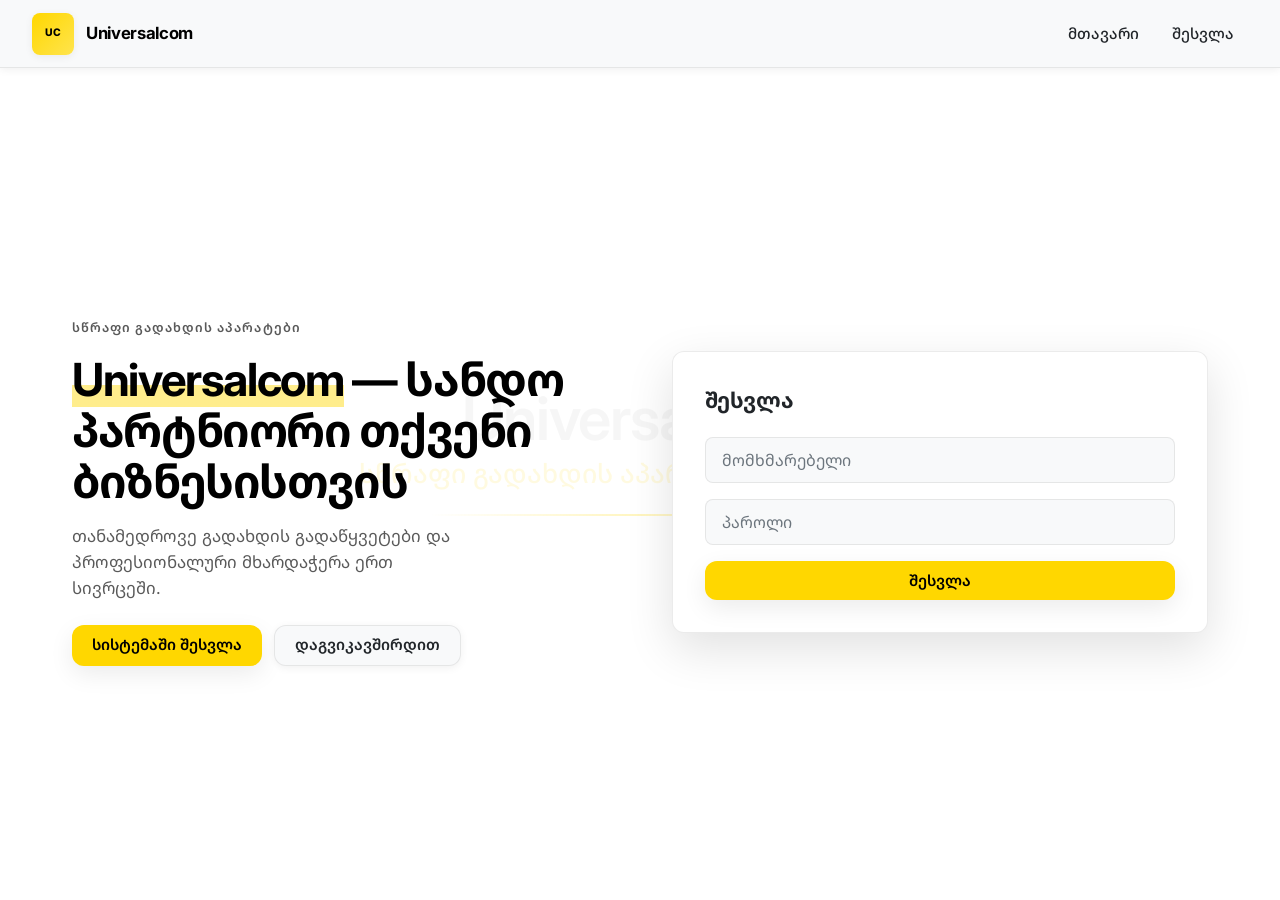
==== admin.html @ 681056e9 "Improve frontend UI and add dark mode" ====
<!DOCTYPE html>
<html lang="ka">
<head>
  <meta charset="UTF-8">
  <meta name="viewport" content="width=device-width, initial-scale=1.0">
  <meta name="description" content="Universalcom — სამუშაო ოპერაციების მართვის სივრცე">
  <title>Universalcom — ოპერაციების მართვა</title>
  <link rel="preconnect" href="https://fonts.googleapis.com">
  <link rel="preconnect" href="https://fonts.gstatic.com" crossorigin>
  <link href="https://fonts.googleapis.com/css2?family=Inter:wght@400;500;600;700&family=Noto+Sans+Georgian:wght@400;500;600;700&display=swap" rel="stylesheet">
  <link rel="stylesheet" href="style.css">
</head>
<body class="dark admin-page operations-page">
  <div class="watermark" aria-hidden="true">
    <span class="watermark__line">Universalcom</span>
    <span class="watermark__line watermark__line--secondary">Operations workspace</span>
    <span class="watermark__accent"></span>
  </div>

  <div class="page">
    <header class="site-header workspace-header">
      <a class="site-header__brand" href="admin.html" aria-label="Universalcom ოპერაციების მართვა">
        <span class="site-header__logo" aria-hidden="true">UC</span>
        <span>Universalcom</span>
      </a>

      <div class="workspace-header__actions">
        <span class="workspace-header__date" id="todayLabel"></span>
        <button type="button" class="workspace-user" id="logoutButton" title="სისტემიდან გასვლა">
          <span class="workspace-user__avatar" aria-hidden="true">A</span>
          <span class="workspace-user__copy"><strong>ადმინისტრატორი</strong><small>Operations</small></span>
        </button>
        <button type="button" class="theme-toggle" id="themeToggle" aria-label="témaცვლა" role="switch" data-theme="light">
          <span aria-hidden="true">☀️</span>
          <span aria-hidden="true">🌙</span>
        </button>
      </div>
    </header>

    <div class="workspace-shell">
      <aside class="workspace-sidebar" aria-label="ძირითადი მენიუ">
        <div class="workspace-sidebar__label">სამუშაო სივრცე</div>
        <nav class="workspace-nav" aria-label="ოპერაციების ნავიგაცია">
          <button type="button" class="workspace-nav__item is-active" data-scroll-to="overview">
            <span aria-hidden="true">◫</span> მიმოხილვა
          </button>
          <button type="button" class="workspace-nav__item" data-scroll-to="board">
            <span aria-hidden="true">▦</span> დავალებების დაფა
          </button>
          <button type="button" class="workspace-nav__item" data-scroll-to="team">
            <span aria-hidden="true">◎</span> გუნდის დატვირთვა
          </button>
        </nav>

        <div class="workspace-sidebar__help">
          <span class="workspace-sidebar__help-icon" aria-hidden="true">?</span>
          <p><strong>გჭირდება სწრაფი რეაგირება?</strong> მონიშნე დავალება როგორც „დაბლოკილი“, რომ გუნდმა ის პირველ რიგში დაინახოს.</p>
        </div>
      </aside>

      <main class="workspace-main">
        <section id="overview" class="workspace-hero" aria-labelledby="workspace-heading">
          <div>
            <span class="workspace-kicker">Operations control center</span>
            <h1 id="workspace-heading">დღის სამუშაოები <span>კონტროლქვეშაა.</span></h1>
            <p>შეაფასე გუნდის დატვირთვა, გაანაწილე პრიორიტეტები და მიჰყევი ყველა დავალებას მიღებიდან დასრულებამდე.</p>
          </div>
          <button type="button" class="btn btn--primary workspace-hero__cta" id="createTaskButton">
            <span aria-hidden="true">+</span> ახალი დავალება
          </button>
        </section>

        <section class="metrics-grid" aria-label="მიმოხილვის მაჩვენებლები">
          <article class="metric-card metric-card--yellow">
            <span class="metric-card__label">აქტიური დავალებები</span>
            <strong id="metricActive">—</strong>
            <span class="metric-card__note">გადასანაწილებელი და მიმდინარე</span>
          </article>
          <article class="metric-card">
            <span class="metric-card__label">მიმდინარეობს</span>
            <strong id="metricProgress">—</strong>
            <span class="metric-card__note">ტექნიკოსებთან სამუშაოზე</span>
          </article>
          <article class="metric-card metric-card--alert">
            <span class="metric-card__label">დაბლოკილია</span>
            <strong id="metricBlocked">—</strong>
            <span class="metric-card__note">მოითხოვს ყურადღებას</span>
          </article>
          <article class="metric-card">
            <span class="metric-card__label">ვადაგადაცილებული</span>
            <strong id="metricOverdue">—</strong>
            <span class="metric-card__note">ვადა უკვე გასულია</span>
          </article>
        </section>

        <section id="team" class="workspace-insights" aria-label="ოპერაციების მოკლე ანალიზი">
          <article class="insight-card">
            <div class="section-title-row">
              <div>
                <span class="workspace-kicker">გუნდის დატვირთვა</span>
                <h2>ვისთან რა მოცულობაა</h2>
              </div>
            </div>
            <div id="workloadList" class="workload-list" aria-live="polite"></div>
          </article>
          <article class="insight-card insight-card--schedule">
            <div class="section-title-row">
              <div>
                <span class="workspace-kicker">ახლო ვადები</span>
                <h2>რა მოითხოვს ყურადღებას</h2>
              </div>
            </div>
            <div id="upcomingList" class="upcoming-list" aria-live="polite"></div>
          </article>
        </section>

        <section id="board" class="board-section" aria-labelledby="board-heading">
          <div class="board-section__header">
            <div>
              <span class="workspace-kicker">სამუშაო ნაკადი</span>
              <h2 id="board-heading">დავალებების დაფა</h2>
            </div>
            <button type="button" class="btn btn--ghost btn--compact" id="exportButton">Excel ექსპორტი</button>
          </div>

          <div class="board-toolbar" aria-label="დავალებების ფილტრები">
            <label class="search-field">
              <span aria-hidden="true">⌕</span>
              <input id="taskSearch" type="search" placeholder="მოძებნე სათაურით, ლოკაციით…">
            </label>
            <select class="input board-toolbar__select" id="priorityFilter" aria-label="პრიორიტეტის ფილტრი">
              <option value="">ყველა პრიორიტეტი</option>
              <option value="urgent">კრიტიკული</option>
              <option value="high">მაღალი</option>
              <option value="medium">საშუალო</option>
              <option value="low">დაბალი</option>
            </select>
            <select class="input board-toolbar__select" id="technicianFilter" aria-label="ტექნიკოსის ფილტრი">
              <option value="">ყველა ტექნიკოსი</option>
            </select>
          </div>

          <div id="taskBoard" class="kanban-board" aria-live="polite"></div>
        </section>
      </main>
    </div>
  </div>

  <dialog class="task-dialog" id="taskDialog" aria-labelledby="taskDialogTitle">
    <form id="taskForm" class="task-dialog__form">
      <div class="task-dialog__header">
        <div>
          <span class="workspace-kicker" id="taskDialogKicker">ახალი სამუშაო</span>
          <h2 id="taskDialogTitle">დავალების შექმნა</h2>
        </div>
        <button type="button" class="dialog-close" id="closeDialogButton" aria-label="დახურვა">×</button>
      </div>

      <div class="task-dialog__grid">
        <div class="form-section">
          <h3 class="form-section__title">ისტურალი</h3>
          <div class="form-section__fields">
            <label class="form-group">
              <span>სათაური *</span>
              <input class="input" id="taskTitle" name="title" required placeholder="მაგ. აპარატის კვების ბლოკის შემოწმება">
            </label>
            <label class="form-group">
              <span>კატეგორია</span>
              <select class="input" id="taskCategory" name="category">
                <option value="maintenance">ტექნიკური მომსახურება</option>
                <option value="repair">შეკეთება</option>
                <option value="installation">ინსტალაცია</option>
                <option value="inspection">ინსპექცია</option>
              </select>
            </label>
            <label class="form-group">
              <span>პრიორიტეტი</span>
              <select class="input" id="taskPriority" name="priority">
                <option value="low">დაბალი</option>
                <option value="medium" selected>საშუალო</option>
                <option value="high">მაღალი</option>
                <option value="urgent">კრიტიკული</option>
              </select>
            </label>
            <label class="form-group">
              <span>სტატუსი</span>
              <select class="input" id="taskStatus" name="status">
                <option value="pending">მისაღები</option>
                <option value="in_progress">მიმდინარეობს</option>
                <option value="blocked">დაბლოკილი</option>
                <option value="done">დასრულებული</option>
              </select>
            </label>
          </div>
        </div>

        <div class="form-section">
          <h3 class="form-section__title">დანისათისა</h3>
          <div class="form-section__fields">
            <label class="form-group">
              <span>ტექნიკოსი *</span>
              <select class="input" id="taskTechnician" name="technician_id" required></select>
            </label>
            <label class="form-group">
              <span>საბოლოო ვადა</span>
              <input class="input" id="taskDueDate" name="due_date" type="date">
            </label>
          </div>
        </div>

        <div class="form-section">
          <h3 class="form-section__title">მდგომარეობა და საკონტაქტო</h3>
          <div class="form-section__fields">
            <label class="form-group">
              <span>ლოკაცია / მისამართი</span>
              <input class="input" id="taskLocation" name="location" placeholder="ობიექტის მისამართი">
            </label>
            <label class="form-group">
              <span>საკონტაქტო ნომერი</span>
              <input class="input" id="taskPhone" name="contact_phone" type="tel" placeholder="555 12 34 56">
            </label>
          </div>
        </div>

        <div class="form-section">
          <h3 class="form-section__title">აღწერა</h3>
          <div class="form-section__fields">
            <label class="form-group task-dialog__textarea-group">
              <textarea class="input task-dialog__textarea" id="taskDescription" name="description" placeholder="რა უნდა გაკეთდეს? მიუთითე აპარატის ნომერი და ასეთი დეტალები."></textarea>
            </label>
          </div>
        </div>
      </div>

      <div class="task-dialog__footer">
        <button type="button" class="btn btn--ghost" id="cancelDialogButton">გაუქმება</button>
        <button type="submit" class="btn btn--primary" id="saveTaskButton">დავალების შენახვა</button>
      </div>
    </form>
  </dialog>

  <div id="toast" class="toast" role="status" aria-live="polite"></div>
  <script src="admin.js"></script>
  <script>
    // Theme toggle
    const themeToggle = document.getElementById('themeToggle');
    if (themeToggle) {
      const savedTheme = localStorage.getItem('theme');
      const prefersDark = window.matchMedia('(prefers-color-scheme: dark)').matches;
      
      // Set initial theme
      if (savedTheme) {
        document.body.dataset.theme = savedTheme;
      } else if (prefersDark) {
        document.body.dataset.theme = 'dark';
      }
      
      // Update toggle icon
      function updateIcon() {
        const isDark = document.body.dataset.theme === 'dark';
        themeToggle.querySelector('span:first-child').style.display = isDark ? 'none' : 'inline';
        themeToggle.querySelector('span:last-child').style.display = isDark ? 'inline' : 'none';
      }
      
      updateIcon();
      
      // Toggle theme
      themeToggle.addEventListener('click', () => {
        const currentTheme = document.body.dataset.theme;
        const newTheme = currentTheme === 'dark' ? 'light' : 'dark';
        document.body.dataset.theme = newTheme;
        localStorage.setItem('theme', newTheme);
        updateIcon();
      });
    }
  </script>
</body>
</html>
---- style.css ----
/* Universalcom — design tokens */
:root {
  --color-white: #ffffff;
  --color-yellow: #ffd700;
  --color-yellow-hover: #e6c200;
  --color-black: #000000;
  --color-text-muted: rgba(0, 0, 0, 0.65);
  --color-border: rgba(0, 0, 0, 0.08);
  --radius-sm: 8px;
  --radius-md: 12px;
  --shadow-sm: 0 2px 8px rgba(0, 0, 0, 0.06);
  --shadow-md: 0 8px 24px rgba(0, 0, 0, 0.08);
  --shadow-lg: 0 16px 48px rgba(0, 0, 0, 0.12);
  --font-sans: "Inter", "Noto Sans Georgian", system-ui, -apple-system, sans-serif;
  --header-height: 4.25rem;
  --sidebar-width: 280px;
  --transition: 0.2s ease;
}

/* Light theme defaults — applied when no data-theme set */
:root {
  --bg-primary: #ffffff;
  --bg-secondary: #f8f9fa;
  --surface: #ffffff;
  --surface-hover: #e9ecef;
  --text-primary: #212529;
  --text-secondary: #6c757d;
  --border: rgba(0, 0, 0, 0.08);
  --accent: #ffd700;
  --success: #28a745;
  --warning: #ffc107;
  --danger: #dc3545;
}

[data-theme="dark"] {
  --bg-primary: #1a1f26;
  --bg-secondary: #242a31;
  --surface: #2a3038;
  --surface-hover: #353d47;
  --text-primary: #e9eef5;
  --text-secondary: #a8acd1;
  --border: rgba(255, 255, 255, 0.08);
  --accent: #ffd700;
  --success: #3ddf6b;
  --warning: #ffbf36;
  --danger: #ff6b6b;
  --color-white: #1a1f26;
  --color-black: #e9eef5;
  --color-text-muted: rgba(255, 255, 255, 0.65);
  --color-border: rgba(255, 255, 255, 0.08);
}

*,
*::before,
*::after {
  box-sizing: border-box;
}

html {
  scroll-behavior: smooth;
}

.visually-hidden {
  position: absolute;
  width: 1px;
  height: 1px;
  padding: 0;
  margin: -1px;
  overflow: hidden;
  clip: rect(0, 0, 0, 0);
  white-space: nowrap;
  border: 0;
}

body {
  margin: 0;
  min-height: 100vh;
  font-family: var(--font-sans);
  font-size: 1rem;
  line-height: 1.55;
  color: var(--text-primary);
  background-color: var(--bg-primary);
  -webkit-font-smoothing: antialiased;
}

/* Decorative watermark */
.watermark {
  position: fixed;
  inset: 0;
  z-index: 0;
  pointer-events: none;
  overflow: hidden;
  display: flex;
  flex-direction: column;
  align-items: center;
  justify-content: center;
  gap: 0.35em;
  padding: 2rem;
  text-align: center;
}

.watermark__line {
  font-family: var(--font-sans);
  font-weight: 600;
  font-size: clamp(1.75rem, 6vw, 3.75rem);
  letter-spacing: -0.02em;
  line-height: 1.15;
  color: rgba(0, 0, 0, 0.035);
  max-width: 95vw;
}

.watermark__line--secondary {
  font-size: clamp(1rem, 3.5vw, 1.65rem);
  font-weight: 500;
  color: rgba(255, 215, 0, 0.12);
  letter-spacing: 0;
}

.watermark__accent {
  display: block;
  width: min(420px, 70vw);
  height: 2px;
  margin-top: 1.25rem;
  background: linear-gradient(
    90deg,
    transparent,
    rgba(255, 215, 0, 0.25),
    transparent
  );
  border-radius: 999px;
}

/* Page shell above watermark */
.page {
  position: relative;
  z-index: 1;
  min-height: 100vh;
  display: flex;
  flex-direction: column;
}

/* Sticky navbar */
.site-header {
  position: sticky;
  top: 0;
  z-index: 100;
  height: var(--header-height);
  display: flex;
  align-items: center;
  justify-content: space-between;
  gap: 1rem;
  padding: 0 clamp(1rem, 4vw, 2rem);
  background: var(--bg-secondary);
  border-bottom: 1px solid var(--border);
  backdrop-filter: blur(12px);
  -webkit-backdrop-filter: blur(12px);
  box-shadow: var(--shadow-sm);
}

.site-header__brand {
  display: flex;
  align-items: center;
  gap: 0.75rem;
  text-decoration: none;
  color: var(--color-black);
  font-weight: 700;
  font-size: 1.05rem;
  letter-spacing: -0.02em;
}

.site-header__logo {
  width: 42px;
  height: 42px;
  border-radius: var(--radius-sm);
  background: linear-gradient(135deg, var(--color-yellow) 0%, #ffe44d 100%);
  box-shadow: var(--shadow-sm);
  display: grid;
  place-items: center;
  font-size: 0.65rem;
  font-weight: 800;
  color: var(--color-black);
  flex-shrink: 0;
}

.nav {
  display: flex;
  align-items: center;
  gap: 0.5rem;
}

.nav__toggle {
  display: none;
  width: 44px;
  height: 44px;
  padding: 0;
  border: 1px solid var(--border);
  border-radius: var(--radius-sm);
  background: var(--bg-primary);
  cursor: pointer;
  align-items: center;
  justify-content: center;
  flex-direction: column;
  gap: 5px;
  transition: background var(--transition), box-shadow var(--transition);
  box-shadow: var(--shadow-sm);
}

.nav__toggle:hover {
  background: var(--surface-hover);
  box-shadow: var(--shadow-md);
}

.nav__toggle-bar {
  display: block;
  width: 20px;
  height: 2px;
  background: var(--color-black);
  border-radius: 1px;
  transition: transform var(--transition), opacity var(--transition);
}

.nav__toggle[aria-expanded="true"] .nav__toggle-bar:nth-child(1) {
  transform: translateY(7px) rotate(45deg);
}

.nav__toggle[aria-expanded="true"] .nav__toggle-bar:nth-child(2) {
  opacity: 0;
}

.nav__toggle[aria-expanded="true"] .nav__toggle-bar:nth-child(3) {
  transform: translateY(-7px) rotate(-45deg);
}

.nav__links {
  display: flex;
  align-items: center;
  gap: 0.25rem;
  list-style: none;
  margin: 0;
  padding: 0;
}

.nav__link {
  display: inline-flex;
  align-items: center;
  padding: 0.5rem 0.9rem;
  border-radius: var(--radius-sm);
  color: var(--text-primary);
  text-decoration: none;
  font-weight: 500;
  font-size: 0.95rem;
  transition: background var(--transition), color var(--transition);
}

.nav__link:hover {
  background: var(--surface-hover);
  color: var(--text-primary);
}

.nav__link--btn {
  border: 0;
  background: transparent;
  font: inherit;
  cursor: pointer;
}

@media (max-width: 768px) {
  .nav__link--btn {
    width: 100%;
    text-align: left;
  }
}

.nav__actions {
  display: flex;
  align-items: center;
  gap: 0.5rem;
}

/* Buttons */
.btn {
  display: inline-flex;
  align-items: center;
  justify-content: center;
  gap: 0.5rem;
  padding: 0.65rem 1.25rem;
  font-family: var(--font-sans);
  font-size: 0.95rem;
  font-weight: 600;
  line-height: 1.2;
  border: none;
  border-radius: var(--radius-md);
  cursor: pointer;
  transition: transform var(--transition), box-shadow var(--transition),
    background var(--transition);
  text-decoration: none;
  box-shadow: var(--shadow-sm);
}

.btn:active {
  transform: translateY(1px);
}

.btn--primary {
  background: var(--accent);
  color: var(--color-black);
  box-shadow: var(--shadow-md);
}

.btn--primary:hover {
  background: var(--color-yellow-hover);
  box-shadow: var(--shadow-lg);
}

.btn--ghost {
  background: var(--bg-secondary);
  color: var(--text-primary);
  border: 1px solid var(--border);
}

.btn--ghost:hover {
  background: var(--surface-hover);
  box-shadow: var(--shadow-md);
}

.btn--block {
  width: 100%;
}

/* Hero */
.hero {
  flex: 1;
  display: grid;
  grid-template-columns: 1fr;
  align-items: center;
  gap: clamp(2rem, 5vw, 4rem);
  padding: clamp(2rem, 6vw, 4.5rem) clamp(1rem, 4vw, 2rem) 3.5rem;
  max-width: 1200px;
  margin: 0 auto;
  width: 100%;
}

@media (min-width: 900px) {
  .hero {
    grid-template-columns: 1fr 1fr;
  }
}

.hero__copy {
  display: flex;
  flex-direction: column;
  gap: 1rem;
}

.hero__eyebrow {
  display: inline-block;
  font-size: 0.8rem;
  font-weight: 600;
  text-transform: uppercase;
  letter-spacing: 0.08em;
  color: var(--color-text-muted);
}

.hero__title {
  margin: 0;
  font-size: clamp(2rem, 5vw, 2.85rem);
  font-weight: 700;
  letter-spacing: -0.03em;
  line-height: 1.12;
  color: var(--color-black);
}

.hero__title-accent {
  color: inherit;
  box-decoration-break: clone;
  background: linear-gradient(
    transparent 60%,
    rgba(255, 215, 0, 0.45) 60%
  );
}

.hero__lead {
  margin: 0;
  font-size: 1.05rem;
  color: var(--color-text-muted);
  max-width: 36ch;
}

.hero__cta-row {
  display: flex;
  flex-wrap: wrap;
  gap: 0.75rem;
  margin-top: 0.5rem;
}

.hero__card {
  background: var(--color-white);
  border-radius: var(--radius-md);
  padding: clamp(1.5rem, 4vw, 2rem);
  box-shadow: var(--shadow-lg);
  border: 1px solid var(--color-border);
  transition: box-shadow var(--transition), transform var(--transition);
}

.hero__card:hover {
  box-shadow: 0 20px 56px rgba(0, 0, 0, 0.12);
  transform: translateY(-2px);
}

.hero__card-title {
  margin: 0 0 1.25rem;
  font-size: 1.35rem;
  font-weight: 700;
}

/* Form controls */
.form-group {
  display: flex;
  flex-direction: column;
  gap: 0.75rem;
  margin-bottom: 1rem;
}

.input {
  width: 100%;
  padding: 0.75rem 1rem;
  font-family: var(--font-sans);
  font-size: 1rem;
  color: var(--text-primary);
  background: var(--bg-secondary);
  border: 1px solid var(--border);
  border-radius: var(--radius-sm);
  transition: border-color var(--transition), box-shadow var(--transition);
}

.input::placeholder {
  color: var(--text-secondary);
}

.input:hover {
  border-color: var(--border);
}

.input:focus {
  outline: none;
  border-color: var(--accent);
  box-shadow: 0 0 0 3px rgba(255, 215, 0, 0.35);
}

input[type="file"].input {
  padding: 0.6rem 0.75rem;
  cursor: pointer;
}

input[type="file"].input::file-selector-button {
  font-family: var(--font-sans);
  font-weight: 600;
  margin-right: 1rem;
  padding: 0.5rem 1rem;
  border: none;
  border-radius: var(--radius-sm);
  background: var(--color-yellow);
  color: var(--color-black);
  cursor: pointer;
  transition: background var(--transition);
}

input[type="file"].input::file-selector-button:hover {
  background: var(--color-yellow-hover);
}

/* Legacy login box (if used elsewhere) */
.login-box {
  background: var(--surface);
  border-radius: var(--radius-md);
  padding: 2rem;
  box-shadow: var(--shadow-lg);
  border: 1px solid var(--border);
  max-width: 400px;
  margin: 2rem auto;
}

.login-box h2 {
  margin-top: 0;
}

/* Dashboard shell */
.app-shell {
  flex: 1;
  display: block;
  min-height: calc(100vh - var(--header-height));
}

@media (min-width: 900px) {
  .app-shell {
    display: grid;
    grid-template-columns: var(--sidebar-width) 1fr;
  }
}

.sidebar-backdrop {
  display: none;
  position: fixed;
  inset: 0;
  z-index: 80;
  background: rgba(0, 0, 0, 0.25);
  opacity: 0;
  transition: opacity var(--transition);
  pointer-events: none;
}

.sidebar-backdrop.is-visible {
  opacity: 1;
  pointer-events: auto;
}

@media (max-width: 899px) {
  .sidebar-backdrop.is-visible {
    display: block;
  }
}

.sidebar {
  position: fixed;
  top: var(--header-height);
  left: 0;
  bottom: 0;
  width: min(var(--sidebar-width), 88vw);
  z-index: 90;
  padding: 1.25rem;
  background: var(--color-white);
  border-right: 1px solid var(--color-border);
  box-shadow: var(--shadow-md);
  display: flex;
  flex-direction: column;
  gap: 0.75rem;
  transform: translateX(-100%);
  transition: transform 0.25s ease;
  overflow-y: auto;
}

.sidebar.is-open {
  transform: translateX(0);
}

@media (min-width: 900px) {
  .sidebar {
    position: static;
    transform: none !important;
    width: auto;
    box-shadow: none;
    border-right: 1px solid var(--color-border);
  }

  .sidebar-backdrop {
    display: none !important;
  }
}

.sidebar__title {
  margin: 0 0 0.25rem;
  font-size: 0.75rem;
  font-weight: 700;
  text-transform: uppercase;
  letter-spacing: 0.06em;
  color: var(--color-text-muted);
}

.sidebar .btn {
  justify-content: flex-start;
  width: 100%;
}

.sidebar .btn + .btn {
  margin-top: 0;
}

.content {
  margin-left: 0;
  padding: clamp(1.25rem, 3vw, 2rem);
  max-width: 960px;
  width: 100%;
}

@media (min-width: 900px) {
  .content {
    margin-left: 0;
    max-width: none;
  }
}

.content > h1 {
  margin: 0 0 1.5rem;
  font-size: clamp(1.5rem, 3vw, 1.85rem);
  font-weight: 700;
}

.panel {
  background: var(--color-white);
  border-radius: var(--radius-md);
  padding: clamp(1.25rem, 3vw, 1.75rem);
  margin-bottom: 1.5rem;
  border: 1px solid var(--color-border);
  box-shadow: var(--shadow-sm);
  transition: box-shadow var(--transition);
}

.panel:hover {
  box-shadow: var(--shadow-md);
}

.panel :is(h2, h3) {
  margin: 0 0 1rem;
  font-size: 1.1rem;
  font-weight: 600;
}

.panel .form-group:last-child {
  margin-bottom: 0;
}

/* Admin workspace */
.admin-shell {
  max-width: 1440px;
  width: 100%;
  margin: 0 auto;
}

.admin-header__actions {
  display: flex;
  align-items: center;
  gap: 0.75rem;
}

.admin-header__role,
.panel__eyebrow,
.sidebar__eyebrow {
  font-size: 0.72rem;
  font-weight: 700;
  letter-spacing: 0.08em;
  text-transform: uppercase;
  color: var(--color-text-muted);
}

.btn--compact {
  padding: 0.55rem 0.85rem;
  border-radius: var(--radius-sm);
  font-size: 0.85rem;
}

.admin-sidebar {
  gap: 0.45rem;
}

.sidebar__intro {
  padding: 0.35rem 0.5rem 1rem;
  margin-bottom: 0.4rem;
  border-bottom: 1px solid var(--color-border);
}

.sidebar__intro .sidebar__title {
  margin: 0.2rem 0 0;
  color: var(--color-black);
  font-size: 1rem;
  letter-spacing: -0.02em;
  text-transform: none;
}

.sidebar__item {
  display: flex;
  align-items: center;
  gap: 0.7rem;
  width: 100%;
  padding: 0.7rem 0.75rem;
  border: 1px solid transparent;
  border-radius: var(--radius-sm);
  background: transparent;
  color: var(--color-black);
  font: 600 0.92rem/1.2 var(--font-sans);
  text-align: left;
  cursor: pointer;
  transition: background var(--transition), border-color var(--transition);
}

.sidebar__item:hover,
.sidebar__item--active {
  background: rgba(255, 215, 0, 0.18);
  border-color: rgba(255, 215, 0, 0.35);
}

.sidebar__item-icon {
  display: grid;
  width: 1.5rem;
  height: 1.5rem;
  place-items: center;
  border-radius: 6px;
  background: var(--color-white);
  border: 1px solid var(--color-border);
  font-size: 0.85rem;
}

.sidebar__note {
  margin: auto 0 0;
  padding: 1rem 0.5rem 0;
  color: var(--color-text-muted);
  font-size: 0.82rem;
  border-top: 1px solid var(--color-border);
}

.admin-content {
  max-width: 1160px;
  margin: 0 auto;
  padding-top: clamp(2rem, 5vw, 4rem);
  padding-bottom: 3rem;
}

.admin-intro {
  display: flex;
  justify-content: space-between;
  align-items: flex-end;
  gap: 2rem;
  margin-bottom: clamp(2rem, 5vw, 3.5rem);
}

.admin-intro h1,
.section-heading h2 {
  margin: 0.4rem 0 0;
  letter-spacing: -0.035em;
  line-height: 1.13;
}

.admin-intro h1 {
  max-width: 18ch;
  font-size: clamp(2rem, 4vw, 3rem);
}

.admin-intro h1 span {
  background: linear-gradient(transparent 62%, rgba(255, 215, 0, 0.48) 62%);
}

.admin-intro p {
  max-width: 58ch;
  margin: 1rem 0 0;
  color: var(--color-text-muted);
}

.admin-intro__badge {
  display: grid;
  gap: 0.45rem;
  min-width: 8.5rem;
  padding: 1rem;
  border: 1px solid var(--color-border);
  border-radius: var(--radius-md);
  background: rgba(255, 255, 255, 0.75);
  box-shadow: var(--shadow-sm);
}

.admin-intro__badge span {
  display: grid;
  width: 2.4rem;
  height: 2.4rem;
  place-items: center;
  border-radius: var(--radius-sm);
  background: var(--color-yellow);
  font-size: 0.7rem;
  font-weight: 800;
}

.admin-intro__badge small {
  color: var(--color-text-muted);
  font-weight: 600;
}

.task-form-panel {
  padding: clamp(1.25rem, 3vw, 2rem);
}

.panel__heading,
.panel__footer,
.section-heading {
  display: flex;
  align-items: center;
  justify-content: space-between;
  gap: 1rem;
}

.panel__heading h2,
.section-heading h2 {
  font-size: clamp(1.25rem, 2vw, 1.5rem);
}

.panel__step {
  display: grid;
  width: 2.3rem;
  height: 2.3rem;
  place-items: center;
  border-radius: 50%;
  background: rgba(255, 215, 0, 0.22);
  font-size: 0.8rem;
  font-weight: 700;
}

.task-form-grid {
  display: grid;
  grid-template-columns: repeat(2, minmax(0, 1fr));
  gap: 0 1rem;
  margin-top: 1.5rem;
}

.task-form-grid label {
  color: var(--color-text-muted);
  font-size: 0.88rem;
  font-weight: 600;
}

.task-form-grid__wide {
  grid-column: 1 / -1;
}

.panel__footer {
  padding-top: 1.25rem;
  border-top: 1px solid var(--color-border);
}

.panel__footer p {
  max-width: 52ch;
  margin: 0;
  color: var(--color-text-muted);
  font-size: 0.9rem;
}

.tasks-section {
  margin-top: clamp(2rem, 4vw, 3rem);
}

.section-heading {
  margin-bottom: 1rem;
}

@media (max-width: 640px) {
  .admin-header__role,
  .admin-intro__badge {
    display: none;
  }

  .admin-intro,
  .panel__footer {
    align-items: flex-start;
    flex-direction: column;
  }

  .task-form-grid {
    grid-template-columns: 1fr;
  }
}

#tasks {
  display: grid;
  gap: 1rem;
}

.card {
  background: var(--color-white);
  padding: 1.25rem 1.35rem;
  margin: 0;
  border-radius: var(--radius-md);
  border: 1px solid var(--color-border);
  box-shadow: var(--shadow-sm);
  transition: box-shadow var(--transition), transform var(--transition);
}

.card:hover {
  box-shadow: var(--shadow-md);
  transform: translateY(-2px);
}

.card b {
  font-size: 1.05rem;
}

.card img {
  max-width: 100%;
  height: auto;
  border-radius: var(--radius-sm);
  margin-top: 0.75rem;
  box-shadow: var(--shadow-sm);
}

.card .btn {
  margin-top: 1rem;
}

.card hr {
  border: none;
  border-top: 1px solid var(--color-border);
  margin: 1rem 0 0;
}

/* Sidebar drawer toggle: tablet & mobile */
@media (max-width: 899px) {
  .nav__toggle.sidebar-toggle {
    display: inline-flex;
  }
}

/* Mobile nav */
@media (max-width: 768px) {
  .nav__toggle:not(.sidebar-toggle) {
    display: inline-flex;
  }

  .nav__links {
    position: fixed;
    top: var(--header-height);
    left: 0;
    right: 0;
    z-index: 99;
    flex-direction: column;
    align-items: stretch;
    padding: 1rem;
    gap: 0.25rem;
    background: rgba(255, 255, 255, 0.98);
    border-bottom: 1px solid var(--color-border);
    box-shadow: var(--shadow-md);
    backdrop-filter: blur(12px);
    -webkit-backdrop-filter: blur(12px);
    max-height: 0;
    overflow: hidden;
    opacity: 0;
    pointer-events: none;
    transition: max-height 0.3s ease, opacity 0.2s ease;
  }

  .nav__links.is-open {
    max-height: 320px;
    opacity: 1;
    pointer-events: auto;
  }

  .nav__link {
    padding: 0.85rem 1rem;
  }
}

@media (min-width: 769px) {
  .nav__links {
    position: static;
    max-height: none !important;
    opacity: 1 !important;
    overflow: visible;
    background: transparent;
    border: none;
    box-shadow: none;
    padding: 0;
  }
}

/* Dashboard: hide sidebar hamburger on large screens */
@media (min-width: 900px) {
  .site-header .sidebar-toggle {
    display: none !important;
  }
}

@media (max-width: 899px) {
  .site-header--dashboard {
    display: grid;
    grid-template-columns: auto 1fr auto;
    align-items: center;
  }

  .site-header--dashboard .site-header__brand {
    justify-self: center;
  }

  .site-header--dashboard .nav__actions {
    justify-self: end;
  }
}

/* Operations workspace */
.operations-page {
  --workspace-border: rgba(19, 27, 36, 0.1);
  --workspace-soft: #f7f7f3;
  --workspace-muted: #68707a;
}

.workspace-header {
  max-width: 1440px;
  width: 100%;
  margin: 0 auto;
  border-radius: 0 0 var(--radius-md) var(--radius-md);
}

.workspace-header__actions,
.workspace-user {
  display: flex;
  align-items: center;
}

.workspace-header__actions {
  gap: 1rem;
}

.workspace-header__date {
  color: var(--workspace-muted);
  font-size: 0.83rem;
  font-weight: 600;
  text-transform: capitalize;
}

.workspace-user {
  gap: 0.6rem;
  padding: 0.3rem 0.45rem 0.3rem 0.35rem;
  border: 1px solid var(--workspace-border);
  border-radius: 999px;
  background: var(--color-white);
  color: var(--color-black);
  cursor: pointer;
  text-align: left;
}

.workspace-user:hover {
  background: rgba(255, 215, 0, 0.13);
}

.workspace-user__avatar,
.workload-row__avatar {
  display: grid;
  width: 2.15rem;
  height: 2.15rem;
  place-items: center;
  border-radius: 50%;
  background: var(--color-yellow);
  color: var(--color-black);
  font-size: 0.75rem;
  font-weight: 800;
}

.workspace-user__copy {
  display: grid;
  gap: 0.05rem;
  padding-right: 0.25rem;
  line-height: 1.1;
}

.workspace-user__copy strong { font-size: 0.78rem; }
.workspace-user__copy small { color: var(--workspace-muted); font-size: 0.68rem; }

.workspace-shell {
  display: grid;
  grid-template-columns: 15.5rem minmax(0, 1fr);
  max-width: 1440px;
  min-height: calc(100vh - var(--header-height));
  margin: 0 auto;
}

.workspace-sidebar {
  display: flex;
  flex-direction: column;
  padding: 2rem 1.15rem 1.25rem;
  border-right: 1px solid var(--border);
}

.workspace-user {
  gap: 0.6rem;
  padding: 0.3rem 0.45rem 0.3rem 0.35rem;
  border: 1px solid var(--border);
  border-radius: 999px;
  background: var(--surface);
  color: var(--text-primary);
  cursor: pointer;
  text-align: left;
}

.workspace-user:hover {
  background: var(--surface-hover);
}

.workspace-user__avatar,
.workload-row__avatar {
  display: grid;
  width: 2.15rem;
  height: 2.15rem;
  place-items: center;
  border-radius: 50%;
  background: var(--accent);
  color: var(--color-black);
  font-size: 0.75rem;
  font-weight: 800;
}

.workspace-user__copy {
  display: grid;
  gap: 0.05rem;
  padding-right: 0.25rem;
  line-height: 1.1;
}

.workspace-user__copy strong { font-size: 0.78rem; }
.workspace-user__copy small { color: var(--text-secondary); font-size: 0.68rem; }

.workspace-main {
  min-width: 0;
  padding: clamp(1.4rem, 3.5vw, 3.2rem);
}

.workspace-hero {
  display: flex;
  align-items: flex-end;
  justify-content: space-between;
  gap: 2rem;
  margin: 0 auto clamp(2rem, 4vw, 3rem);
  max-width: 1160px;
}

.workspace-hero h1 {
  max-width: 16ch;
  margin: 0.45rem 0 0;
  color: #15191d;
  font-size: clamp(2rem, 4vw, 3.35rem);
  letter-spacing: -0.05em;
  line-height: 1.03;
}

.workspace-hero h1 span {
  background: linear-gradient(transparent 60%, rgba(255, 215, 0, 0.55) 60%);
}

.workspace-hero p {
  max-width: 56ch;
  margin: 1rem 0 0;
  color: var(--workspace-muted);
  font-size: 0.98rem;
}

.workspace-hero__cta { flex: 0 0 auto; }
.workspace-hero__cta span { font-size: 1.25rem; line-height: 0.7; }

.metrics-grid {
  display: grid;
  grid-template-columns: repeat(4, minmax(0, 1fr));
  gap: 0.85rem;
  max-width: 1160px;
  margin: 0 auto;
}

.metric-card {
  display: grid;
  gap: 0.25rem;
  min-height: 9.2rem;
  padding: 1.15rem;
  border: 1px solid var(--border);
  border-radius: var(--radius-md);
  background: var(--surface);
  box-shadow: var(--shadow-sm);
}

.metric-card--yellow { background: var(--accent); border-color: var(--accent); }
.metric-card--alert { background: #fff8e8; border-color: #f2dca5; }

.metric-card__label,
.metric-card__note { color: var(--text-secondary); font-size: 0.77rem; font-weight: 600; }
.metric-card--yellow .metric-card__label,
.metric-card--yellow .metric-card__note { color: rgba(0, 0, 0, 0.65); }
.metric-card strong { align-self: center; font-size: clamp(1.8rem, 3vw, 2.35rem); letter-spacing: -0.06em; }

.workspace-insights {
  display: grid;
  grid-template-columns: minmax(0, 1.15fr) minmax(18rem, 0.85fr);
  gap: 0.85rem;
  max-width: 1160px;
  margin: 0 auto;
  padding-top: 0.85rem;
}

.insight-card {
  min-width: 0;
  padding: 1.25rem;
  border: 1px solid var(--workspace-border);
  border-radius: var(--radius-md);
  background: rgba(255, 255, 255, 0.87);
  box-shadow: var(--shadow-sm);
}

.section-title-row h2,
.board-section h2,
.task-dialog h2 {
  margin: 0.35rem 0 0;
  font-size: 1.15rem;
  letter-spacing: -0.025em;
}

.workload-list,
.upcoming-list { display: grid; gap: 0.25rem; margin-top: 1rem; }

.workload-row {
  display: grid;
  grid-template-columns: auto 1fr auto;
  align-items: center;
  gap: 0.65rem;
  padding: 0.45rem 0;
  border-bottom: 1px solid var(--workspace-border);
}

.workload-row:last-child { border-bottom: 0; }
.workload-row__avatar { width: 1.8rem; height: 1.8rem; font-size: 0.68rem; }
.workload-row__name { font-size: 0.86rem; font-weight: 600; }
.workload-row__count { color: var(--workspace-muted); font-size: 0.75rem; }

.upcoming-row {
  display: grid;
  grid-template-columns: 4.6rem 1fr;
  align-items: center;
  gap: 0.65rem;
  padding: 0.65rem 0;
  border: 0;
  border-bottom: 1px solid var(--workspace-border);
  background: transparent;
  cursor: pointer;
  text-align: left;
}

.upcoming-row:last-child { border-bottom: 0; }
.upcoming-row:hover strong { text-decoration: underline; }
.upcoming-row__date { color: var(--workspace-muted); font-size: 0.75rem; font-weight: 700; }
.upcoming-row strong, .upcoming-row small { display: block; }
.upcoming-row strong { font-size: 0.84rem; }
.upcoming-row small { margin-top: 0.12rem; color: var(--workspace-muted); font-size: 0.72rem; }

.empty-state,
.kanban-column__empty {
  margin: 0;
  color: var(--workspace-muted);
  font-size: 0.82rem;
}

.board-section {
  max-width: 1160px;
  margin: clamp(2rem, 4vw, 3rem) auto 0;
  padding: clamp(1rem, 2.5vw, 1.5rem);
  border: 1px solid var(--workspace-border);
  border-radius: calc(var(--radius-md) + 4px);
  background: rgba(247, 247, 243, 0.88);
  box-shadow: var(--shadow-sm);
}

.board-section__header,
.board-toolbar,
.task-dialog__header,
.task-dialog__footer {
  display: flex;
  align-items: center;
  justify-content: space-between;
  gap: 1rem;
}

.board-toolbar {
  justify-content: flex-start;
  flex-wrap: wrap;
  margin: 1.25rem 0;
}

.search-field {
  display: flex;
  align-items: center;
  flex: 1 1 16rem;
  gap: 0.5rem;
  padding: 0 0.8rem;
  border: 1px solid var(--workspace-border);
  border-radius: var(--radius-sm);
  background: var(--color-white);
}

.search-field span { color: var(--workspace-muted); font-size: 1.1rem; }
.search-field input { width: 100%; padding: 0.72rem 0; border: 0; outline: 0; font: inherit; font-size: 0.86rem; }
.board-toolbar__select { width: auto; min-width: 10rem; padding: 0.72rem 2.1rem 0.72rem 0.8rem; font-size: 0.86rem; }

.kanban-board {
  display: grid;
  grid-template-columns: repeat(4, minmax(14rem, 1fr));
  gap: 0.75rem;
  overflow-x: auto;
  padding-bottom: 0.35rem;
}

.kanban-column {
  min-height: 17rem;
  padding: 0.75rem;
  border: 1px solid var(--border);
  border-radius: var(--radius-md);
  background: var(--surface);
  transition: background var(--transition), border-color var(--transition), box-shadow var(--transition);
}

.kanban-column.is-drop-target {
  border-color: rgba(230, 194, 0, 0.9);
  background: var(--surface-hover);
  box-shadow: inset 0 0 0 1px rgba(255, 215, 0, 0.28);
}

.kanban-column__header {
  display: flex;
  align-items: center;
  justify-content: space-between;
  padding-bottom: 0.7rem;
  border-bottom: 1px solid var(--workspace-border);
  font-size: 0.82rem;
  font-weight: 700;
}

.kanban-column__header span { display: inline-flex; align-items: center; gap: 0.4rem; }
.kanban-column__header i { width: 0.55rem; height: 0.55rem; border-radius: 50%; background: #aeb4bc; }
.kanban-column--progress .kanban-column__header i { background: #4e8fd7; }
.kanban-column--blocked .kanban-column__header i { background: #d97657; }
.kanban-column--done .kanban-column__header i { background: #55a777; }
.kanban-column__header b { display: grid; min-width: 1.35rem; height: 1.35rem; place-items: center; border-radius: 99px; background: #eceee9; font-size: 0.7rem; }
.kanban-column__cards { display: grid; align-content: start; gap: 0.65rem; padding-top: 0.75rem; }

.task-card {
  padding: 0.85rem;
  border: 1px solid var(--border);
  border-radius: 10px;
  background: var(--surface);
  box-shadow: 0 2px 6px rgba(0, 0, 0, 0.035);
  transition: box-shadow var(--transition), transform var(--transition);
  cursor: grab;
}

.task-card:hover { transform: translateY(-2px); box-shadow: var(--shadow-md); }
.task-card:active { cursor: grabbing; }
.task-card.is-dragging { opacity: 0.42; transform: rotate(1.5deg) scale(0.98); }
.task-card__topline, .task-card__meta { display: flex; align-items: center; justify-content: space-between; gap: 0.5rem; }
.task-card__more { padding: 0.05rem 0.2rem; border: 0; background: transparent; color: var(--text-secondary); cursor: pointer; letter-spacing: 0.08em; }
.task-card__body { width: 100%; padding: 0; border: 0; background: transparent; color: var(--color-black); cursor: pointer; text-align: left; }
.task-card__body h3 { margin: 0.75rem 0 0; font-size: 0.9rem; line-height: 1.35; }
.task-card__body p { display: -webkit-box; margin: 0.45rem 0 0; overflow: hidden; color: var(--text-secondary); font-size: 0.76rem; line-height: 1.45; -webkit-box-orient: vertical; -webkit-line-clamp: 2; }
.task-card__meta { align-items: flex-start; flex-direction: column; margin-top: 0.85rem; color: var(--text-secondary); font-size: 0.7rem; }
.task-card__due.is-overdue, .is-overdue { color: #c14d31; }

.priority-badge,
.status-pill {
  border: 0;
  border-radius: 999px;
  font: 700 0.63rem/1 var(--font-sans);
  letter-spacing: 0.02em;
}

.priority-badge { padding: 0.35rem 0.45rem; }
.priority-badge--low { background: #eef0ec; color: #5e675e; }
.priority-badge--medium { background: #fff4c8; color: #8b6712; }
.priority-badge--high { background: #fee4d7; color: #b45234; }
.priority-badge--urgent { background: #f9d9d4; color: #a2382b; }
.status-pill { width: 100%; margin-top: 0.8rem; padding: 0.5rem 0.65rem; cursor: pointer; }
.status-pill--pending { background: #edf0ee; color: #59635c; }
.status-pill--progress { background: #e4effb; color: #316fae; }
.status-pill--blocked { background: #fff0df; color: #ae5d2e; }
.status-pill--done { background: #e5f3e9; color: #347951; }

.task-dialog {
  width: min(44rem, calc(100vw - 2rem));
  max-height: min(46rem, calc(100vh - 2rem));
  padding: 0;
  border: 1px solid var(--border);
  border-radius: 1rem;
  box-shadow: 0 24px 70px rgba(0, 0, 0, 0.22);
}

.task-dialog::backdrop { background: rgba(0, 0, 0, 0.4); backdrop-filter: blur(3px); }
.task-dialog__form { padding: clamp(1.2rem, 3vw, 1.75rem); }
.task-dialog__header { align-items: flex-start; padding-bottom: 1.15rem; border-bottom: 1px solid var(--border); }
.dialog-close { display: grid; width: 2rem; height: 2rem; place-items: center; border: 0; border-radius: 50%; background: var(--surface); color: var(--text-primary); cursor: pointer; font-size: 1.4rem; line-height: 1; }
.task-dialog__grid { display: grid; grid-template-columns: repeat(2, minmax(0, 1fr)); gap: 0 0.85rem; padding-top: 1.2rem; }
.task-dialog__grid .form-group { gap: 0.4rem; }
.task-dialog__grid .form-group > span { color: var(--text-secondary); font-size: 0.78rem; font-weight: 700; }
.task-dialog__wide { grid-column: 1 / -1; }
.task-dialog__textarea { min-height: 6.5rem; resize: vertical; }
.task-dialog__footer { justify-content: flex-end; padding-top: 1.15rem; border-top: 1px solid var(--border); }

.toast {
  position: fixed;
  right: 1.25rem;
  bottom: 1.25rem;
  z-index: 200;
  max-width: min(22rem, calc(100vw - 2.5rem));
  padding: 0.8rem 1rem;
  border-radius: var(--radius-sm);
  background: var(--surface);
  color: var(--text-primary);
  box-shadow: var(--shadow-lg);
  font-size: 0.85rem;
  opacity: 0;
  pointer-events: none;
  transform: translateY(0.75rem);
  transition: opacity var(--transition), transform var(--transition);
}

.toast--error { background: var(--danger); color: #ffffff; }
.toast.is-visible { opacity: 1; transform: translateY(0); }

@media (max-width: 1020px) {
  .workspace-shell { grid-template-columns: 1fr; }
  .workspace-sidebar { display: none; }
  .metrics-grid { grid-template-columns: repeat(2, minmax(0, 1fr)); }
}

@media (max-width: 680px) {
  .workspace-main { padding: 1.15rem; }
  .workspace-header__date, .workspace-user__copy { display: none; }
  .workspace-hero { align-items: flex-start; flex-direction: column; gap: 1.25rem; }
  .workspace-hero__cta { width: 100%; }
  .metrics-grid, .workspace-insights, .task-dialog__grid { grid-template-columns: 1fr; }
  .board-section__header { align-items: flex-start; flex-direction: column; }
  .board-toolbar { align-items: stretch; flex-direction: column; }
  .board-toolbar__select { width: 100%; }
  .task-dialog__footer { flex-direction: column-reverse; }
  .task-dialog__footer .btn { width: 100%; }
}
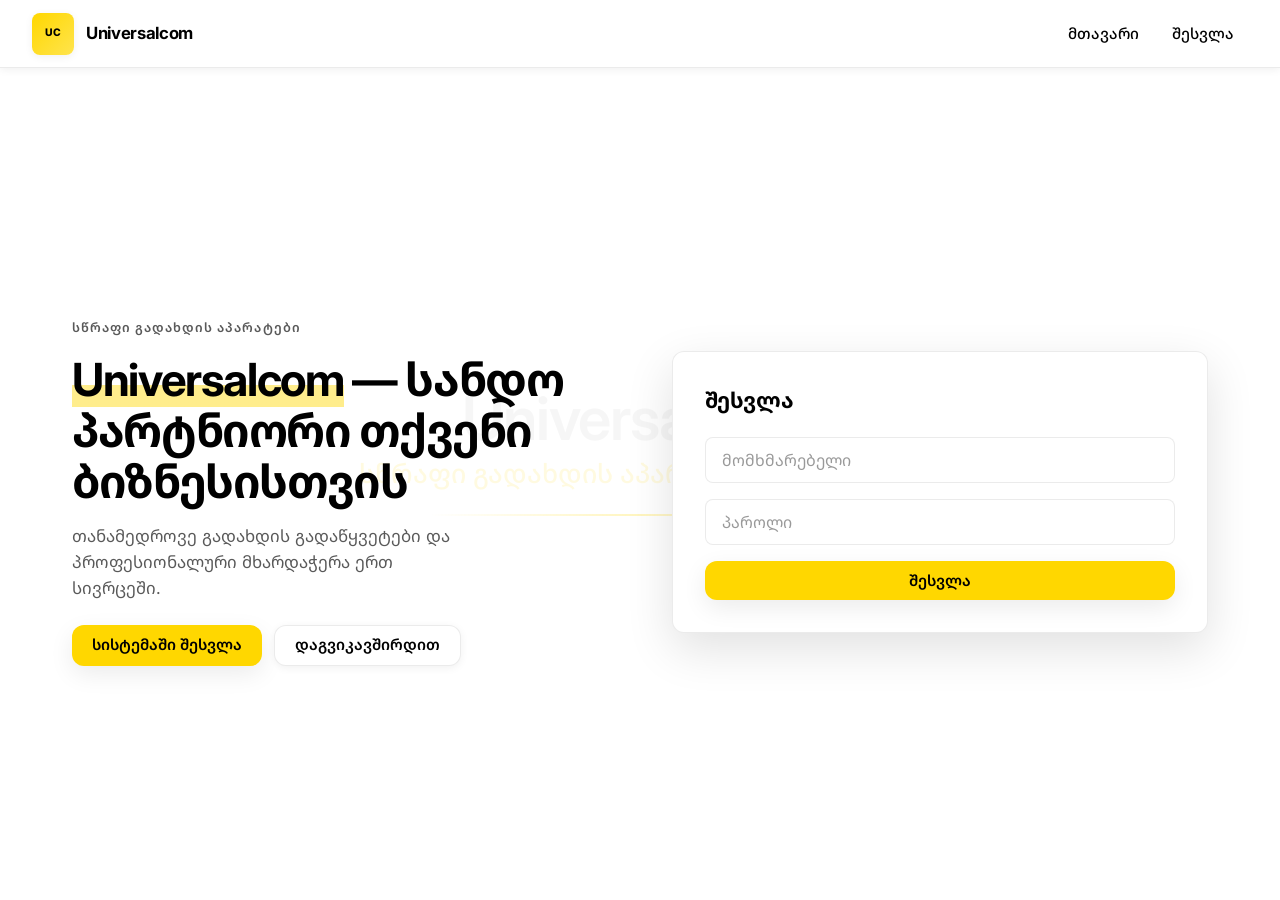
==== commit 9e81419c: "Revert "Improve frontend UI and add dark mode" This reverts commit 681056e9169f0a71e4df0fd48f7a68856" ====
--- a/admin.html
+++ b/admin.html
@@ -30,10 +30,6 @@
           <span class="workspace-user__avatar" aria-hidden="true">A</span>
           <span class="workspace-user__copy"><strong>ადმინისტრატორი</strong><small>Operations</small></span>
         </button>
-        <button type="button" class="theme-toggle" id="themeToggle" aria-label="témaცვლა" role="switch" data-theme="light">
-          <span aria-hidden="true">☀️</span>
-          <span aria-hidden="true">🌙</span>
-        </button>
       </div>
     </header>
 
@@ -241,38 +237,5 @@
 
   <div id="toast" class="toast" role="status" aria-live="polite"></div>
   <script src="admin.js"></script>
-  <script>
-    // Theme toggle
-    const themeToggle = document.getElementById('themeToggle');
-    if (themeToggle) {
-      const savedTheme = localStorage.getItem('theme');
-      const prefersDark = window.matchMedia('(prefers-color-scheme: dark)').matches;
-      
-      // Set initial theme
-      if (savedTheme) {
-        document.body.dataset.theme = savedTheme;
-      } else if (prefersDark) {
-        document.body.dataset.theme = 'dark';
-      }
-      
-      // Update toggle icon
-      function updateIcon() {
-        const isDark = document.body.dataset.theme === 'dark';
-        themeToggle.querySelector('span:first-child').style.display = isDark ? 'none' : 'inline';
-        themeToggle.querySelector('span:last-child').style.display = isDark ? 'inline' : 'none';
-      }
-      
-      updateIcon();
-      
-      // Toggle theme
-      themeToggle.addEventListener('click', () => {
-        const currentTheme = document.body.dataset.theme;
-        const newTheme = currentTheme === 'dark' ? 'light' : 'dark';
-        document.body.dataset.theme = newTheme;
-        localStorage.setItem('theme', newTheme);
-        updateIcon();
-      });
-    }
-  </script>
 </body>
 </html>
--- a/style.css
+++ b/style.css
@@ -17,39 +17,6 @@
   --transition: 0.2s ease;
 }
 
-/* Light theme defaults — applied when no data-theme set */
-:root {
-  --bg-primary: #ffffff;
-  --bg-secondary: #f8f9fa;
-  --surface: #ffffff;
-  --surface-hover: #e9ecef;
-  --text-primary: #212529;
-  --text-secondary: #6c757d;
-  --border: rgba(0, 0, 0, 0.08);
-  --accent: #ffd700;
-  --success: #28a745;
-  --warning: #ffc107;
-  --danger: #dc3545;
-}
-
-[data-theme="dark"] {
-  --bg-primary: #1a1f26;
-  --bg-secondary: #242a31;
-  --surface: #2a3038;
-  --surface-hover: #353d47;
-  --text-primary: #e9eef5;
-  --text-secondary: #a8acd1;
-  --border: rgba(255, 255, 255, 0.08);
-  --accent: #ffd700;
-  --success: #3ddf6b;
-  --warning: #ffbf36;
-  --danger: #ff6b6b;
-  --color-white: #1a1f26;
-  --color-black: #e9eef5;
-  --color-text-muted: rgba(255, 255, 255, 0.65);
-  --color-border: rgba(255, 255, 255, 0.08);
-}
-
 *,
 *::before,
 *::after {
@@ -78,9 +45,14 @@
   font-family: var(--font-sans);
   font-size: 1rem;
   line-height: 1.55;
-  color: var(--text-primary);
-  background-color: var(--bg-primary);
+  color: var(--color-black);
+  background-color: var(--color-white);
   -webkit-font-smoothing: antialiased;
+}
+
+body.dark {
+  background-color: var(--color-white);
+  color: var(--color-black);
 }
 
 /* Decorative watermark */
@@ -150,8 +122,8 @@
   justify-content: space-between;
   gap: 1rem;
   padding: 0 clamp(1rem, 4vw, 2rem);
-  background: var(--bg-secondary);
-  border-bottom: 1px solid var(--border);
+  background: rgba(255, 255, 255, 0.92);
+  border-bottom: 1px solid var(--color-border);
   backdrop-filter: blur(12px);
   -webkit-backdrop-filter: blur(12px);
   box-shadow: var(--shadow-sm);
@@ -193,9 +165,9 @@
   width: 44px;
   height: 44px;
   padding: 0;
-  border: 1px solid var(--border);
+  border: 1px solid var(--color-border);
   border-radius: var(--radius-sm);
-  background: var(--bg-primary);
+  background: var(--color-white);
   cursor: pointer;
   align-items: center;
   justify-content: center;
@@ -206,7 +178,7 @@
 }
 
 .nav__toggle:hover {
-  background: var(--surface-hover);
+  background: rgba(255, 215, 0, 0.12);
   box-shadow: var(--shadow-md);
 }
 
@@ -245,7 +217,7 @@
   align-items: center;
   padding: 0.5rem 0.9rem;
   border-radius: var(--radius-sm);
-  color: var(--text-primary);
+  color: var(--color-black);
   text-decoration: none;
   font-weight: 500;
   font-size: 0.95rem;
@@ -253,8 +225,8 @@
 }
 
 .nav__link:hover {
-  background: var(--surface-hover);
-  color: var(--text-primary);
+  background: rgba(255, 215, 0, 0.18);
+  color: var(--color-black);
 }
 
 .nav__link--btn {
@@ -302,7 +274,7 @@
 }
 
 .btn--primary {
-  background: var(--accent);
+  background: var(--color-yellow);
   color: var(--color-black);
   box-shadow: var(--shadow-md);
 }
@@ -313,13 +285,13 @@
 }
 
 .btn--ghost {
-  background: var(--bg-secondary);
-  color: var(--text-primary);
-  border: 1px solid var(--border);
+  background: var(--color-white);
+  color: var(--color-black);
+  border: 1px solid var(--color-border);
 }
 
 .btn--ghost:hover {
-  background: var(--surface-hover);
+  background: rgba(255, 215, 0, 0.12);
   box-shadow: var(--shadow-md);
 }
 
@@ -426,24 +398,24 @@
   padding: 0.75rem 1rem;
   font-family: var(--font-sans);
   font-size: 1rem;
-  color: var(--text-primary);
-  background: var(--bg-secondary);
-  border: 1px solid var(--border);
+  color: var(--color-black);
+  background: var(--color-white);
+  border: 1px solid var(--color-border);
   border-radius: var(--radius-sm);
   transition: border-color var(--transition), box-shadow var(--transition);
 }
 
 .input::placeholder {
-  color: var(--text-secondary);
+  color: rgba(0, 0, 0, 0.4);
 }
 
 .input:hover {
-  border-color: var(--border);
+  border-color: rgba(0, 0, 0, 0.15);
 }
 
 .input:focus {
   outline: none;
-  border-color: var(--accent);
+  border-color: var(--color-yellow);
   box-shadow: 0 0 0 3px rgba(255, 215, 0, 0.35);
 }
 
@@ -471,11 +443,11 @@
 
 /* Legacy login box (if used elsewhere) */
 .login-box {
-  background: var(--surface);
+  background: var(--color-white);
   border-radius: var(--radius-md);
   padding: 2rem;
   box-shadow: var(--shadow-lg);
-  border: 1px solid var(--border);
+  border: 1px solid var(--color-border);
   max-width: 400px;
   margin: 2rem auto;
 }
@@ -1059,46 +1031,84 @@
   display: flex;
   flex-direction: column;
   padding: 2rem 1.15rem 1.25rem;
-  border-right: 1px solid var(--border);
-}
-
-.workspace-user {
+  border-right: 1px solid var(--workspace-border);
+}
+
+.workspace-sidebar__label,
+.workspace-kicker {
+  display: inline-block;
+  color: var(--workspace-muted);
+  font-size: 0.68rem;
+  font-weight: 700;
+  letter-spacing: 0.1em;
+  text-transform: uppercase;
+}
+
+.workspace-nav {
+  display: grid;
+  gap: 0.3rem;
+  margin-top: 0.75rem;
+}
+
+.workspace-nav__item {
+  display: flex;
+  align-items: center;
+  gap: 0.65rem;
+  padding: 0.7rem 0.75rem;
+  border: 1px solid transparent;
+  border-radius: var(--radius-sm);
+  background: transparent;
+  color: #353b42;
+  cursor: pointer;
+  font: 600 0.88rem/1.2 var(--font-sans);
+  text-align: left;
+  transition: background var(--transition), border-color var(--transition);
+}
+
+.workspace-nav__item span {
+  width: 1.2rem;
+  color: var(--workspace-muted);
+  font-size: 1rem;
+  text-align: center;
+}
+
+.workspace-nav__item:hover,
+.workspace-nav__item.is-active {
+  border-color: rgba(255, 215, 0, 0.4);
+  background: rgba(255, 215, 0, 0.16);
+  color: var(--color-black);
+}
+
+.workspace-sidebar__help {
+  display: grid;
+  grid-template-columns: auto 1fr;
   gap: 0.6rem;
-  padding: 0.3rem 0.45rem 0.3rem 0.35rem;
-  border: 1px solid var(--border);
-  border-radius: 999px;
-  background: var(--surface);
-  color: var(--text-primary);
-  cursor: pointer;
-  text-align: left;
-}
-
-.workspace-user:hover {
-  background: var(--surface-hover);
-}
-
-.workspace-user__avatar,
-.workload-row__avatar {
-  display: grid;
-  width: 2.15rem;
-  height: 2.15rem;
+  margin-top: auto;
+  padding: 1rem 0.75rem;
+  border: 1px solid var(--workspace-border);
+  border-radius: var(--radius-md);
+  background: rgba(255, 255, 255, 0.78);
+}
+
+.workspace-sidebar__help-icon {
+  display: grid;
+  width: 1.25rem;
+  height: 1.25rem;
   place-items: center;
   border-radius: 50%;
-  background: var(--accent);
-  color: var(--color-black);
-  font-size: 0.75rem;
+  background: var(--color-yellow);
+  font-size: 0.72rem;
   font-weight: 800;
 }
 
-.workspace-user__copy {
-  display: grid;
-  gap: 0.05rem;
-  padding-right: 0.25rem;
-  line-height: 1.1;
-}
-
-.workspace-user__copy strong { font-size: 0.78rem; }
-.workspace-user__copy small { color: var(--text-secondary); font-size: 0.68rem; }
+.workspace-sidebar__help p {
+  margin: 0;
+  color: var(--workspace-muted);
+  font-size: 0.74rem;
+  line-height: 1.5;
+}
+
+.workspace-sidebar__help strong { color: var(--color-black); }
 
 .workspace-main {
   min-width: 0;
@@ -1150,17 +1160,17 @@
   gap: 0.25rem;
   min-height: 9.2rem;
   padding: 1.15rem;
-  border: 1px solid var(--border);
+  border: 1px solid var(--workspace-border);
   border-radius: var(--radius-md);
-  background: var(--surface);
+  background: rgba(255, 255, 255, 0.87);
   box-shadow: var(--shadow-sm);
 }
 
-.metric-card--yellow { background: var(--accent); border-color: var(--accent); }
+.metric-card--yellow { background: #ffdb1f; border-color: #ffdb1f; }
 .metric-card--alert { background: #fff8e8; border-color: #f2dca5; }
 
 .metric-card__label,
-.metric-card__note { color: var(--text-secondary); font-size: 0.77rem; font-weight: 600; }
+.metric-card__note { color: var(--workspace-muted); font-size: 0.77rem; font-weight: 600; }
 .metric-card--yellow .metric-card__label,
 .metric-card--yellow .metric-card__note { color: rgba(0, 0, 0, 0.65); }
 .metric-card strong { align-self: center; font-size: clamp(1.8rem, 3vw, 2.35rem); letter-spacing: -0.06em; }
@@ -1287,15 +1297,15 @@
 .kanban-column {
   min-height: 17rem;
   padding: 0.75rem;
-  border: 1px solid var(--border);
+  border: 1px solid var(--workspace-border);
   border-radius: var(--radius-md);
-  background: var(--surface);
+  background: rgba(255, 255, 255, 0.72);
   transition: background var(--transition), border-color var(--transition), box-shadow var(--transition);
 }
 
 .kanban-column.is-drop-target {
   border-color: rgba(230, 194, 0, 0.9);
-  background: var(--surface-hover);
+  background: rgba(255, 215, 0, 0.16);
   box-shadow: inset 0 0 0 1px rgba(255, 215, 0, 0.28);
 }
 
@@ -1319,9 +1329,9 @@
 
 .task-card {
   padding: 0.85rem;
-  border: 1px solid var(--border);
+  border: 1px solid var(--workspace-border);
   border-radius: 10px;
-  background: var(--surface);
+  background: var(--color-white);
   box-shadow: 0 2px 6px rgba(0, 0, 0, 0.035);
   transition: box-shadow var(--transition), transform var(--transition);
   cursor: grab;
@@ -1331,11 +1341,11 @@
 .task-card:active { cursor: grabbing; }
 .task-card.is-dragging { opacity: 0.42; transform: rotate(1.5deg) scale(0.98); }
 .task-card__topline, .task-card__meta { display: flex; align-items: center; justify-content: space-between; gap: 0.5rem; }
-.task-card__more { padding: 0.05rem 0.2rem; border: 0; background: transparent; color: var(--text-secondary); cursor: pointer; letter-spacing: 0.08em; }
+.task-card__more { padding: 0.05rem 0.2rem; border: 0; background: transparent; color: var(--workspace-muted); cursor: pointer; letter-spacing: 0.08em; }
 .task-card__body { width: 100%; padding: 0; border: 0; background: transparent; color: var(--color-black); cursor: pointer; text-align: left; }
 .task-card__body h3 { margin: 0.75rem 0 0; font-size: 0.9rem; line-height: 1.35; }
-.task-card__body p { display: -webkit-box; margin: 0.45rem 0 0; overflow: hidden; color: var(--text-secondary); font-size: 0.76rem; line-height: 1.45; -webkit-box-orient: vertical; -webkit-line-clamp: 2; }
-.task-card__meta { align-items: flex-start; flex-direction: column; margin-top: 0.85rem; color: var(--text-secondary); font-size: 0.7rem; }
+.task-card__body p { display: -webkit-box; margin: 0.45rem 0 0; overflow: hidden; color: var(--workspace-muted); font-size: 0.76rem; line-height: 1.45; -webkit-box-orient: vertical; -webkit-line-clamp: 2; }
+.task-card__meta { align-items: flex-start; flex-direction: column; margin-top: 0.85rem; color: var(--workspace-muted); font-size: 0.7rem; }
 .task-card__due.is-overdue, .is-overdue { color: #c14d31; }
 
 .priority-badge,
@@ -1361,21 +1371,21 @@
   width: min(44rem, calc(100vw - 2rem));
   max-height: min(46rem, calc(100vh - 2rem));
   padding: 0;
-  border: 1px solid var(--border);
+  border: 1px solid var(--workspace-border);
   border-radius: 1rem;
   box-shadow: 0 24px 70px rgba(0, 0, 0, 0.22);
 }
 
-.task-dialog::backdrop { background: rgba(0, 0, 0, 0.4); backdrop-filter: blur(3px); }
+.task-dialog::backdrop { background: rgba(20, 25, 30, 0.36); backdrop-filter: blur(3px); }
 .task-dialog__form { padding: clamp(1.2rem, 3vw, 1.75rem); }
-.task-dialog__header { align-items: flex-start; padding-bottom: 1.15rem; border-bottom: 1px solid var(--border); }
-.dialog-close { display: grid; width: 2rem; height: 2rem; place-items: center; border: 0; border-radius: 50%; background: var(--surface); color: var(--text-primary); cursor: pointer; font-size: 1.4rem; line-height: 1; }
+.task-dialog__header { align-items: flex-start; padding-bottom: 1.15rem; border-bottom: 1px solid var(--workspace-border); }
+.dialog-close { display: grid; width: 2rem; height: 2rem; place-items: center; border: 0; border-radius: 50%; background: #f0f1ed; color: var(--color-black); cursor: pointer; font-size: 1.4rem; line-height: 1; }
 .task-dialog__grid { display: grid; grid-template-columns: repeat(2, minmax(0, 1fr)); gap: 0 0.85rem; padding-top: 1.2rem; }
 .task-dialog__grid .form-group { gap: 0.4rem; }
-.task-dialog__grid .form-group > span { color: var(--text-secondary); font-size: 0.78rem; font-weight: 700; }
+.task-dialog__grid .form-group > span { color: var(--workspace-muted); font-size: 0.78rem; font-weight: 700; }
 .task-dialog__wide { grid-column: 1 / -1; }
 .task-dialog__textarea { min-height: 6.5rem; resize: vertical; }
-.task-dialog__footer { justify-content: flex-end; padding-top: 1.15rem; border-top: 1px solid var(--border); }
+.task-dialog__footer { justify-content: flex-end; padding-top: 1.15rem; border-top: 1px solid var(--workspace-border); }
 
 .toast {
   position: fixed;
@@ -1385,8 +1395,8 @@
   max-width: min(22rem, calc(100vw - 2.5rem));
   padding: 0.8rem 1rem;
   border-radius: var(--radius-sm);
-  background: var(--surface);
-  color: var(--text-primary);
+  background: #26332b;
+  color: var(--color-white);
   box-shadow: var(--shadow-lg);
   font-size: 0.85rem;
   opacity: 0;
@@ -1395,7 +1405,7 @@
   transition: opacity var(--transition), transform var(--transition);
 }
 
-.toast--error { background: var(--danger); color: #ffffff; }
+.toast--error { background: #9d392d; }
 .toast.is-visible { opacity: 1; transform: translateY(0); }
 
 @media (max-width: 1020px) {
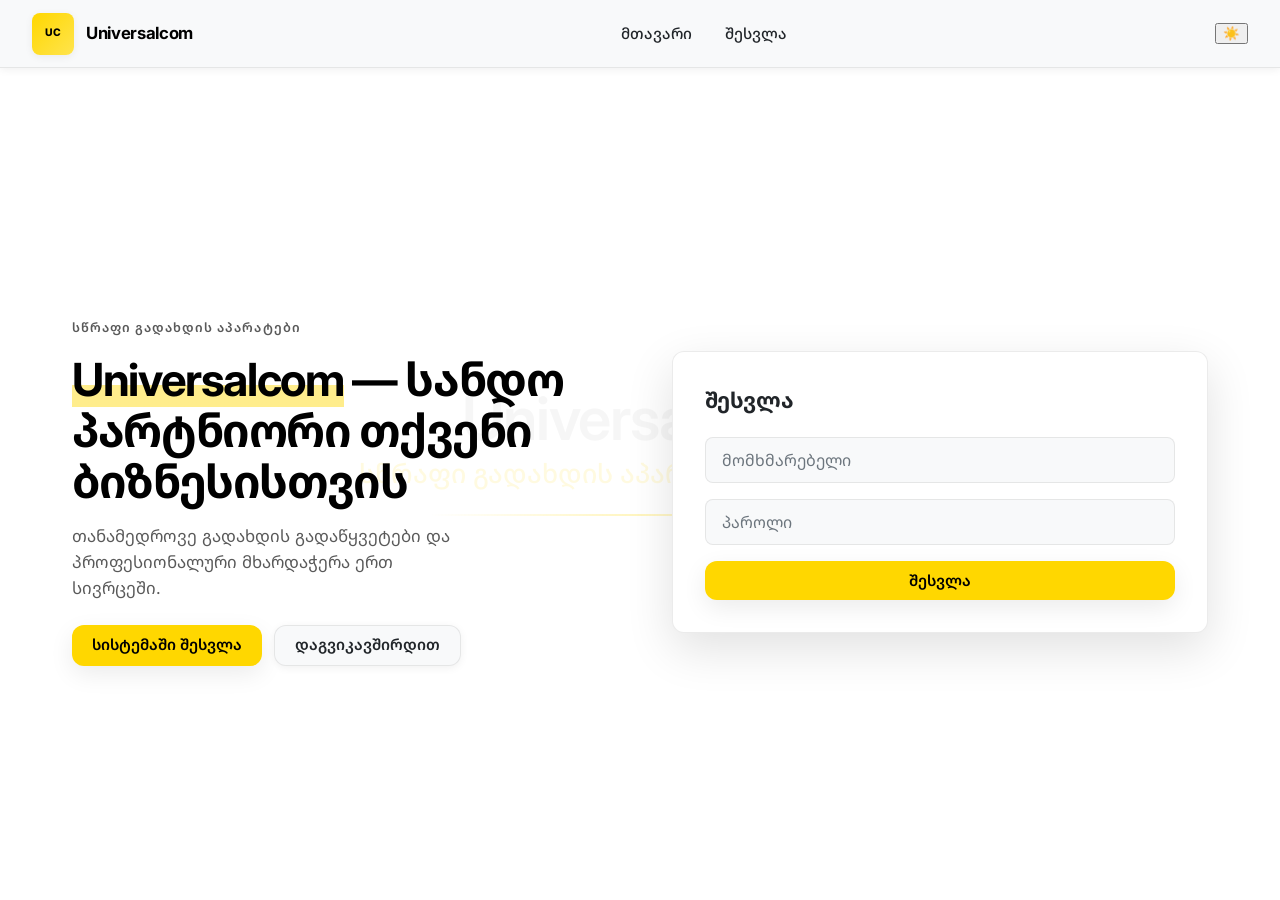
==== commit 1d2a7f9c: "frontend ui add dark mode NemoTron" ====
--- a/admin.html
+++ b/admin.html
@@ -30,6 +30,10 @@
           <span class="workspace-user__avatar" aria-hidden="true">A</span>
           <span class="workspace-user__copy"><strong>ადმინისტრატორი</strong><small>Operations</small></span>
         </button>
+        <button type="button" class="theme-toggle" id="themeToggle" aria-label="témaცვლა" role="switch" data-theme="light">
+          <span aria-hidden="true">☀️</span>
+          <span aria-hidden="true">🌙</span>
+        </button>
       </div>
     </header>
 
@@ -237,5 +241,37 @@
 
   <div id="toast" class="toast" role="status" aria-live="polite"></div>
   <script src="admin.js"></script>
+  <script>
+    // Theme toggle
+    const themeToggle = document.getElementById('themeToggle');
+    if (themeToggle) {
+      const savedTheme = localStorage.getItem('theme');
+      const prefersDark = window.matchMedia('(prefers-color-scheme: dark)').matches;
+      
+      // Set initial theme
+      if (savedTheme) {
+        document.body.dataset.theme = savedTheme;
+      } else if (prefersDark) {
+        document.body.dataset.theme = 'dark';
+      }
+      
+      // Update icon display
+      function updateIcon() {
+        const isDark = document.body.dataset.theme === 'dark';
+        themeToggle.querySelector('span:first-child').style.display = isDark ? 'none' : 'inline';
+        themeToggle.querySelector('span:last-child').style.display = isDark ? 'inline' : 'none';
+      }
+      updateIcon();
+      
+      // Toggle theme
+      themeToggle.addEventListener('click', () => {
+        const currentTheme = document.body.dataset.theme;
+        const newTheme = currentTheme === 'dark' ? 'light' : 'dark';
+        document.body.dataset.theme = newTheme;
+        localStorage.setItem('theme', newTheme);
+        updateIcon();
+      });
+    }
+  </script>
 </body>
 </html>
--- a/style.css
+++ b/style.css
@@ -17,6 +17,39 @@
   --transition: 0.2s ease;
 }
 
+/* Light theme — applied when no data-theme set */
+:root {
+  --bg-primary: #ffffff;
+  --bg-secondary: #f8f9fa;
+  --surface: #ffffff;
+  --surface-hover: #e9ecef;
+  --text-primary: #212529;
+  --text-secondary: #6c757d;
+  --border: rgba(0, 0, 0, 0.08);
+  --accent: #ffd700;
+  --success: #28a745;
+  --warning: #ffc107;
+  --danger: #dc3545;
+}
+
+[data-theme="dark"] {
+  --bg-primary: #1a1f26;
+  --bg-secondary: #242a31;
+  --surface: #2a3038;
+  --surface-hover: #353d47;
+  --text-primary: #e9eef5;
+  --text-secondary: #a8acd1;
+  --border: rgba(255, 255, 255, 0.08);
+  --accent: #ffd700;
+  --success: #3ddf6b;
+  --warning: #ffbf36;
+  --danger: #ff6b6b;
+  --color-white: #1a1f26;
+  --color-black: #e9eef5;
+  --color-text-muted: rgba(255, 255, 255, 0.65);
+  --color-border: rgba(255, 255, 255, 0.08);
+}
+
 *,
 *::before,
 *::after {
@@ -45,14 +78,9 @@
   font-family: var(--font-sans);
   font-size: 1rem;
   line-height: 1.55;
-  color: var(--color-black);
-  background-color: var(--color-white);
+  color: var(--text-primary);
+  background-color: var(--bg-primary);
   -webkit-font-smoothing: antialiased;
-}
-
-body.dark {
-  background-color: var(--color-white);
-  color: var(--color-black);
 }
 
 /* Decorative watermark */
@@ -122,8 +150,8 @@
   justify-content: space-between;
   gap: 1rem;
   padding: 0 clamp(1rem, 4vw, 2rem);
-  background: rgba(255, 255, 255, 0.92);
-  border-bottom: 1px solid var(--color-border);
+  background: var(--bg-secondary);
+  border-bottom: 1px solid var(--border);
   backdrop-filter: blur(12px);
   -webkit-backdrop-filter: blur(12px);
   box-shadow: var(--shadow-sm);
@@ -165,9 +193,9 @@
   width: 44px;
   height: 44px;
   padding: 0;
-  border: 1px solid var(--color-border);
+  border: 1px solid var(--border);
   border-radius: var(--radius-sm);
-  background: var(--color-white);
+  background: var(--bg-primary);
   cursor: pointer;
   align-items: center;
   justify-content: center;
@@ -178,7 +206,7 @@
 }
 
 .nav__toggle:hover {
-  background: rgba(255, 215, 0, 0.12);
+  background: var(--surface-hover);
   box-shadow: var(--shadow-md);
 }
 
@@ -217,7 +245,7 @@
   align-items: center;
   padding: 0.5rem 0.9rem;
   border-radius: var(--radius-sm);
-  color: var(--color-black);
+  color: var(--text-primary);
   text-decoration: none;
   font-weight: 500;
   font-size: 0.95rem;
@@ -225,8 +253,8 @@
 }
 
 .nav__link:hover {
-  background: rgba(255, 215, 0, 0.18);
-  color: var(--color-black);
+  background: var(--surface-hover);
+  color: var(--text-primary);
 }
 
 .nav__link--btn {
@@ -274,7 +302,7 @@
 }
 
 .btn--primary {
-  background: var(--color-yellow);
+  background: var(--accent);
   color: var(--color-black);
   box-shadow: var(--shadow-md);
 }
@@ -285,13 +313,13 @@
 }
 
 .btn--ghost {
-  background: var(--color-white);
-  color: var(--color-black);
-  border: 1px solid var(--color-border);
+  background: var(--bg-secondary);
+  color: var(--text-primary);
+  border: 1px solid var(--border);
 }
 
 .btn--ghost:hover {
-  background: rgba(255, 215, 0, 0.12);
+  background: var(--surface-hover);
   box-shadow: var(--shadow-md);
 }
 
@@ -398,24 +426,24 @@
   padding: 0.75rem 1rem;
   font-family: var(--font-sans);
   font-size: 1rem;
-  color: var(--color-black);
-  background: var(--color-white);
-  border: 1px solid var(--color-border);
+  color: var(--text-primary);
+  background: var(--bg-secondary);
+  border: 1px solid var(--border);
   border-radius: var(--radius-sm);
   transition: border-color var(--transition), box-shadow var(--transition);
 }
 
 .input::placeholder {
-  color: rgba(0, 0, 0, 0.4);
+  color: var(--text-secondary);
 }
 
 .input:hover {
-  border-color: rgba(0, 0, 0, 0.15);
+  border-color: var(--border);
 }
 
 .input:focus {
   outline: none;
-  border-color: var(--color-yellow);
+  border-color: var(--accent);
   box-shadow: 0 0 0 3px rgba(255, 215, 0, 0.35);
 }
 
@@ -443,11 +471,11 @@
 
 /* Legacy login box (if used elsewhere) */
 .login-box {
-  background: var(--color-white);
+  background: var(--surface);
   border-radius: var(--radius-md);
   padding: 2rem;
   box-shadow: var(--shadow-lg);
-  border: 1px solid var(--color-border);
+  border: 1px solid var(--border);
   max-width: 400px;
   margin: 2rem auto;
 }
@@ -1031,84 +1059,46 @@
   display: flex;
   flex-direction: column;
   padding: 2rem 1.15rem 1.25rem;
-  border-right: 1px solid var(--workspace-border);
-}
-
-.workspace-sidebar__label,
-.workspace-kicker {
-  display: inline-block;
-  color: var(--workspace-muted);
-  font-size: 0.68rem;
-  font-weight: 700;
-  letter-spacing: 0.1em;
-  text-transform: uppercase;
-}
-
-.workspace-nav {
-  display: grid;
-  gap: 0.3rem;
-  margin-top: 0.75rem;
-}
-
-.workspace-nav__item {
-  display: flex;
-  align-items: center;
-  gap: 0.65rem;
-  padding: 0.7rem 0.75rem;
-  border: 1px solid transparent;
-  border-radius: var(--radius-sm);
-  background: transparent;
-  color: #353b42;
+  border-right: 1px var(--border);
+}
+
+.workspace-user {
+  gap: 0.6rem;
+  padding: 0.3rem 0.45rem 0.3rem 0.35rem;
+  border: 1px var(--border);
+  border-radius: 999px;
+  background: var(--surface);
+  color: var(--text-primary);
   cursor: pointer;
-  font: 600 0.88rem/1.2 var(--font-sans);
   text-align: left;
-  transition: background var(--transition), border-color var(--transition);
-}
-
-.workspace-nav__item span {
-  width: 1.2rem;
-  color: var(--workspace-muted);
-  font-size: 1rem;
-  text-align: center;
-}
-
-.workspace-nav__item:hover,
-.workspace-nav__item.is-active {
-  border-color: rgba(255, 215, 0, 0.4);
-  background: rgba(255, 215, 0, 0.16);
-  color: var(--color-black);
-}
-
-.workspace-sidebar__help {
-  display: grid;
-  grid-template-columns: auto 1fr;
-  gap: 0.6rem;
-  margin-top: auto;
-  padding: 1rem 0.75rem;
-  border: 1px solid var(--workspace-border);
-  border-radius: var(--radius-md);
-  background: rgba(255, 255, 255, 0.78);
-}
-
-.workspace-sidebar__help-icon {
-  display: grid;
-  width: 1.25rem;
-  height: 1.25rem;
+}
+
+.workspace-user:hover {
+  background: var(--surface-hover);
+}
+
+.workspace-user__avatar,
+.workload-row__avatar {
+  display: grid;
+  width: 2.15rem;
+  height: 2.15rem;
   place-items: center;
   border-radius: 50%;
-  background: var(--color-yellow);
-  font-size: 0.72rem;
+  background: var(--accent);
+  color: var(--color-black);
+  font-size: 0.75rem;
   font-weight: 800;
 }
 
-.workspace-sidebar__help p {
-  margin: 0;
-  color: var(--workspace-muted);
-  font-size: 0.74rem;
-  line-height: 1.5;
-}
-
-.workspace-sidebar__help strong { color: var(--color-black); }
+.workspace-user__copy {
+  display: grid;
+  gap: 0.05rem;
+  padding-right: 0.25rem;
+  line-height: 1.1;
+}
+
+.workspace-user__copy strong { font-size: 0.78rem; }
+.workspace-user__copy small { color: var(--text-secondary); font-size: 0.68rem; }
 
 .workspace-main {
   min-width: 0;
@@ -1160,17 +1150,17 @@
   gap: 0.25rem;
   min-height: 9.2rem;
   padding: 1.15rem;
-  border: 1px solid var(--workspace-border);
+  border: 1px var(--border);
   border-radius: var(--radius-md);
-  background: rgba(255, 255, 255, 0.87);
+  background: var(--surface);
   box-shadow: var(--shadow-sm);
 }
 
-.metric-card--yellow { background: #ffdb1f; border-color: #ffdb1f; }
+.metric-card--yellow { background: var(--accent); border-color: var(--accent); }
 .metric-card--alert { background: #fff8e8; border-color: #f2dca5; }
 
 .metric-card__label,
-.metric-card__note { color: var(--workspace-muted); font-size: 0.77rem; font-weight: 600; }
+.metric-card__note { color: var(--text-secondary); font-size: 0.77rem; font-weight: 600; }
 .metric-card--yellow .metric-card__label,
 .metric-card--yellow .metric-card__note { color: rgba(0, 0, 0, 0.65); }
 .metric-card strong { align-self: center; font-size: clamp(1.8rem, 3vw, 2.35rem); letter-spacing: -0.06em; }
@@ -1297,15 +1287,15 @@
 .kanban-column {
   min-height: 17rem;
   padding: 0.75rem;
-  border: 1px solid var(--workspace-border);
+  border: 1px var(--border);
   border-radius: var(--radius-md);
-  background: rgba(255, 255, 255, 0.72);
+  background: var(--surface);
   transition: background var(--transition), border-color var(--transition), box-shadow var(--transition);
 }
 
 .kanban-column.is-drop-target {
   border-color: rgba(230, 194, 0, 0.9);
-  background: rgba(255, 215, 0, 0.16);
+  background: var(--surface-hover);
   box-shadow: inset 0 0 0 1px rgba(255, 215, 0, 0.28);
 }
 
@@ -1329,9 +1319,9 @@
 
 .task-card {
   padding: 0.85rem;
-  border: 1px solid var(--workspace-border);
+  border: 1px var(--border);
   border-radius: 10px;
-  background: var(--color-white);
+  background: var(--surface);
   box-shadow: 0 2px 6px rgba(0, 0, 0, 0.035);
   transition: box-shadow var(--transition), transform var(--transition);
   cursor: grab;
@@ -1341,11 +1331,11 @@
 .task-card:active { cursor: grabbing; }
 .task-card.is-dragging { opacity: 0.42; transform: rotate(1.5deg) scale(0.98); }
 .task-card__topline, .task-card__meta { display: flex; align-items: center; justify-content: space-between; gap: 0.5rem; }
-.task-card__more { padding: 0.05rem 0.2rem; border: 0; background: transparent; color: var(--workspace-muted); cursor: pointer; letter-spacing: 0.08em; }
+.task-card__more { padding: 0.05rem 0.2rem; border: 0; background: transparent; color: var(--text-secondary); cursor: pointer; letter-spacing: 0.08em; }
 .task-card__body { width: 100%; padding: 0; border: 0; background: transparent; color: var(--color-black); cursor: pointer; text-align: left; }
 .task-card__body h3 { margin: 0.75rem 0 0; font-size: 0.9rem; line-height: 1.35; }
-.task-card__body p { display: -webkit-box; margin: 0.45rem 0 0; overflow: hidden; color: var(--workspace-muted); font-size: 0.76rem; line-height: 1.45; -webkit-box-orient: vertical; -webkit-line-clamp: 2; }
-.task-card__meta { align-items: flex-start; flex-direction: column; margin-top: 0.85rem; color: var(--workspace-muted); font-size: 0.7rem; }
+.task-card__body p { display: -webkit-box; margin: 0.45rem 0 0; overflow: hidden; color: var(--text-secondary); font-size: 0.76rem; line-height: 1.45; -webkit-box-orient: vertical; -webkit-line-clamp: 2; }
+.task-card__meta { align-items: flex-start; flex-direction: column; margin-top: 0.85rem; color: var(--text-secondary); font-size: 0.7rem; }
 .task-card__due.is-overdue, .is-overdue { color: #c14d31; }
 
 .priority-badge,
@@ -1371,21 +1361,21 @@
   width: min(44rem, calc(100vw - 2rem));
   max-height: min(46rem, calc(100vh - 2rem));
   padding: 0;
-  border: 1px solid var(--workspace-border);
+  border: 1px var(--border);
   border-radius: 1rem;
   box-shadow: 0 24px 70px rgba(0, 0, 0, 0.22);
 }
 
-.task-dialog::backdrop { background: rgba(20, 25, 30, 0.36); backdrop-filter: blur(3px); }
+.task-dialog::backdrop { background: rgba(0, 0, 0, 0.4); backdrop-filter: blur(3px); }
 .task-dialog__form { padding: clamp(1.2rem, 3vw, 1.75rem); }
-.task-dialog__header { align-items: flex-start; padding-bottom: 1.15rem; border-bottom: 1px solid var(--workspace-border); }
-.dialog-close { display: grid; width: 2rem; height: 2rem; place-items: center; border: 0; border-radius: 50%; background: #f0f1ed; color: var(--color-black); cursor: pointer; font-size: 1.4rem; line-height: 1; }
+.task-dialog__header { align-items: flex-start; padding-bottom: 1.15rem; border-bottom: 1px var(--border); }
+.dialog-close { display: grid; width: 2rem; height: 2rem; place-items: center; border: 0; border-radius: 50%; background: var(--surface); color: var(--text-primary); cursor: pointer; font-size: 1.4rem; line-height: 1; }
 .task-dialog__grid { display: grid; grid-template-columns: repeat(2, minmax(0, 1fr)); gap: 0 0.85rem; padding-top: 1.2rem; }
 .task-dialog__grid .form-group { gap: 0.4rem; }
-.task-dialog__grid .form-group > span { color: var(--workspace-muted); font-size: 0.78rem; font-weight: 700; }
+.task-dialog__grid .form-group > span { color: var(--text-secondary); font-size: 0.78rem; font-weight: 700; }
 .task-dialog__wide { grid-column: 1 / -1; }
 .task-dialog__textarea { min-height: 6.5rem; resize: vertical; }
-.task-dialog__footer { justify-content: flex-end; padding-top: 1.15rem; border-top: 1px solid var(--workspace-border); }
+.task-dialog__footer { justify-content: flex-end; padding-top: 1.15rem; border-top: 1px var(--border); }
 
 .toast {
   position: fixed;
@@ -1395,8 +1385,8 @@
   max-width: min(22rem, calc(100vw - 2.5rem));
   padding: 0.8rem 1rem;
   border-radius: var(--radius-sm);
-  background: #26332b;
-  color: var(--color-white);
+  background: var(--surface);
+  color: var(--text-primary);
   box-shadow: var(--shadow-lg);
   font-size: 0.85rem;
   opacity: 0;
@@ -1405,7 +1395,7 @@
   transition: opacity var(--transition), transform var(--transition);
 }
 
-.toast--error { background: #9d392d; }
+.toast--error { background: var(--danger); color: #ffffff; }
 .toast.is-visible { opacity: 1; transform: translateY(0); }
 
 @media (max-width: 1020px) {
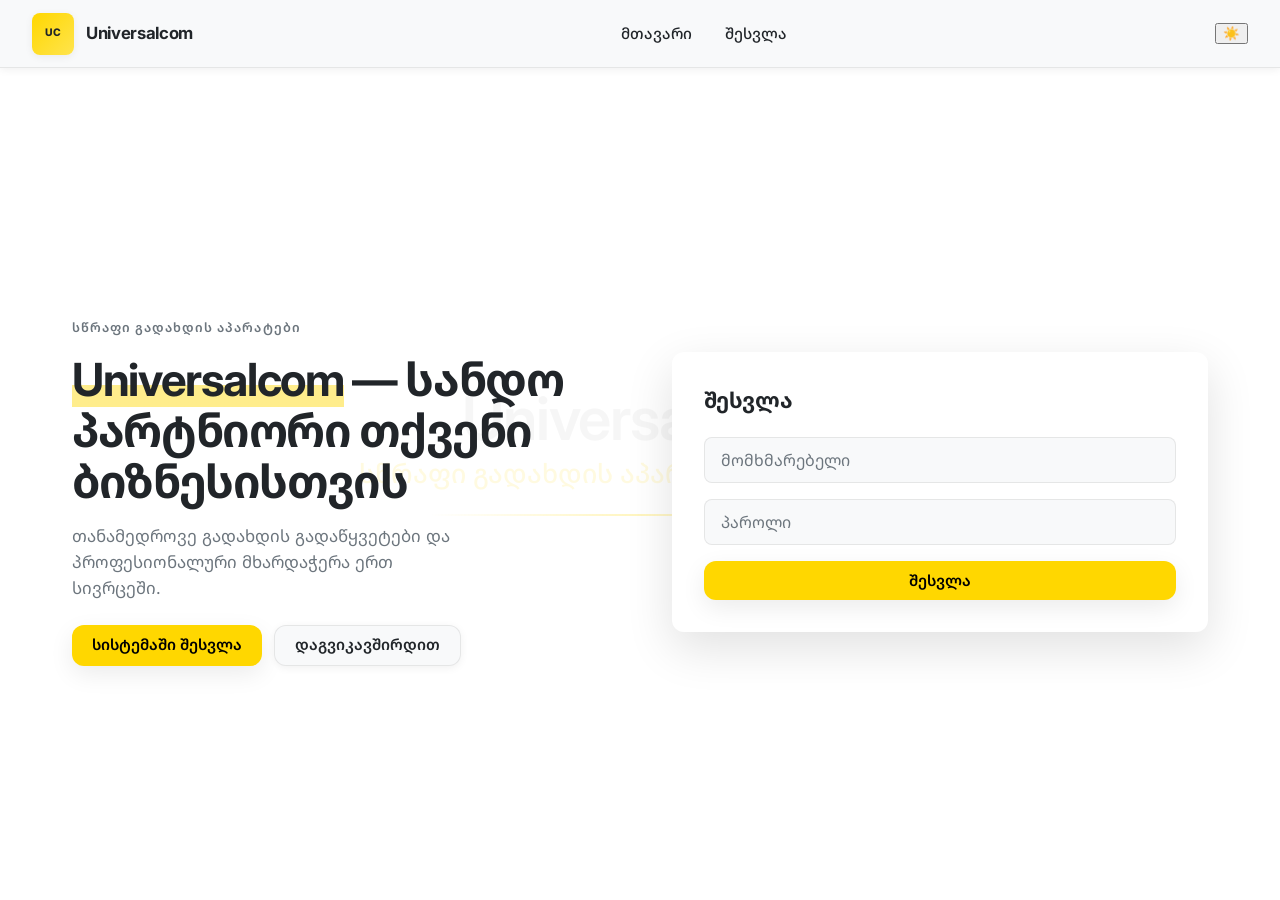
==== commit ea5603ce: "frontend ui/ux AI and add dark mode" ====
--- a/admin.html
+++ b/admin.html
@@ -10,7 +10,7 @@
   <link href="https://fonts.googleapis.com/css2?family=Inter:wght@400;500;600;700&family=Noto+Sans+Georgian:wght@400;500;600;700&display=swap" rel="stylesheet">
   <link rel="stylesheet" href="style.css">
 </head>
-<body class="dark admin-page operations-page">
+<body>
   <div class="watermark" aria-hidden="true">
     <span class="watermark__line">Universalcom</span>
     <span class="watermark__line watermark__line--secondary">Operations workspace</span>
--- a/style.css
+++ b/style.css
@@ -162,7 +162,7 @@
   align-items: center;
   gap: 0.75rem;
   text-decoration: none;
-  color: var(--color-black);
+  color: var(--text-primary);
   font-weight: 700;
   font-size: 1.05rem;
   letter-spacing: -0.02em;
@@ -172,13 +172,13 @@
   width: 42px;
   height: 42px;
   border-radius: var(--radius-sm);
-  background: linear-gradient(135deg, var(--color-yellow) 0%, #ffe44d 100%);
+  background: linear-gradient(135deg, var(--accent) 0%, #ffe44d 100%);
   box-shadow: var(--shadow-sm);
   display: grid;
   place-items: center;
   font-size: 0.65rem;
   font-weight: 800;
-  color: var(--color-black);
+  color: var(--text-primary);
   flex-shrink: 0;
 }
 
@@ -214,7 +214,7 @@
   display: block;
   width: 20px;
   height: 2px;
-  background: var(--color-black);
+  background: var(--text-primary);
   border-radius: 1px;
   transition: transform var(--transition), opacity var(--transition);
 }
@@ -358,7 +358,7 @@
   font-weight: 600;
   text-transform: uppercase;
   letter-spacing: 0.08em;
-  color: var(--color-text-muted);
+  color: var(--text-secondary);
 }
 
 .hero__title {
@@ -367,7 +367,7 @@
   font-weight: 700;
   letter-spacing: -0.03em;
   line-height: 1.12;
-  color: var(--color-black);
+  color: var(--text-primary);
 }
 
 .hero__title-accent {
@@ -382,7 +382,7 @@
 .hero__lead {
   margin: 0;
   font-size: 1.05rem;
-  color: var(--color-text-muted);
+  color: var(--text-secondary);
   max-width: 36ch;
 }
 
@@ -394,11 +394,11 @@
 }
 
 .hero__card {
-  background: var(--color-white);
+  background: var(--surface);
   border-radius: var(--radius-md);
   padding: clamp(1.5rem, 4vw, 2rem);
   box-shadow: var(--shadow-lg);
-  border: 1px solid var(--color-border);
+  border: 1px var(--border);
   transition: box-shadow var(--transition), transform var(--transition);
 }
 
@@ -528,8 +528,8 @@
   width: min(var(--sidebar-width), 88vw);
   z-index: 90;
   padding: 1.25rem;
-  background: var(--color-white);
-  border-right: 1px solid var(--color-border);
+  background: var(--surface);
+  border-right: 1px var(--border);
   box-shadow: var(--shadow-md);
   display: flex;
   flex-direction: column;
@@ -549,7 +549,7 @@
     transform: none !important;
     width: auto;
     box-shadow: none;
-    border-right: 1px solid var(--color-border);
+    border-right: 1 var(--border);
   }
 
   .sidebar-backdrop {
@@ -563,12 +563,16 @@
   font-weight: 700;
   text-transform: uppercase;
   letter-spacing: 0.06em;
-  color: var(--color-text-muted);
+  color: var(--text-primary);
 }
 
 .sidebar .btn {
   justify-content: flex-start;
   width: 100%;
+}
+
+.sidebar .btn + .btn {
+  margin-top: 0;
 }
 
 .sidebar .btn + .btn {
@@ -596,11 +600,11 @@
 }
 
 .panel {
-  background: var(--color-white);
+  background: var(--surface);
   border-radius: var(--radius-md);
   padding: clamp(1.25rem, 3vw, 1.75rem);
   margin-bottom: 1.5rem;
-  border: 1px solid var(--color-border);
+  border: 1px var(--border);
   box-shadow: var(--shadow-sm);
   transition: box-shadow var(--transition);
 }
@@ -639,7 +643,7 @@
   font-weight: 700;
   letter-spacing: 0.08em;
   text-transform: uppercase;
-  color: var(--color-text-muted);
+  color: var(--text-secondary);
 }
 
 .btn--compact {
@@ -660,7 +664,7 @@
 
 .sidebar__intro .sidebar__title {
   margin: 0.2rem 0 0;
-  color: var(--color-black);
+  color: var(--text-secondary);
   font-size: 1rem;
   letter-spacing: -0.02em;
   text-transform: none;
@@ -675,7 +679,7 @@
   border: 1px solid transparent;
   border-radius: var(--radius-sm);
   background: transparent;
-  color: var(--color-black);
+  color: var(--text-primary);
   font: 600 0.92rem/1.2 var(--font-sans);
   text-align: left;
   cursor: pointer;
@@ -684,8 +688,8 @@
 
 .sidebar__item:hover,
 .sidebar__item--active {
-  background: rgba(255, 215, 0, 0.18);
-  border-color: rgba(255, 215, 0, 0.35);
+  background: var(--surface-hover);
+  border-color: var(--border);
 }
 
 .sidebar__item-icon {
@@ -694,17 +698,17 @@
   height: 1.5rem;
   place-items: center;
   border-radius: 6px;
-  background: var(--color-white);
-  border: 1px solid var(--color-border);
+  background: var(--accent);
+  color: var(--color-black);
   font-size: 0.85rem;
 }
 
 .sidebar__note {
   margin: auto 0 0;
   padding: 1rem 0.5rem 0;
-  color: var(--color-text-muted);
+  color: var(--text-secondary);
   font-size: 0.82rem;
-  border-top: 1px solid var(--color-border);
+  border-top: 1px var(--border);
 }
 
 .admin-content {
@@ -741,7 +745,7 @@
 .admin-intro p {
   max-width: 58ch;
   margin: 1rem 0 0;
-  color: var(--color-text-muted);
+  color: var(--text-secondary);
 }
 
 .admin-intro__badge {
@@ -808,7 +812,7 @@
 }
 
 .task-form-grid label {
-  color: var(--color-text-muted);
+  color: var(--text-secondary);
   font-size: 0.88rem;
   font-weight: 600;
 }
@@ -825,7 +829,7 @@
 .panel__footer p {
   max-width: 52ch;
   margin: 0;
-  color: var(--color-text-muted);
+  color: var(--text-secondary);
   font-size: 0.9rem;
 }
 
@@ -860,11 +864,11 @@
 }
 
 .card {
-  background: var(--color-white);
+  background: var(--surface);
   padding: 1.25rem 1.35rem;
   margin: 0;
   border-radius: var(--radius-md);
-  border: 1px solid var(--color-border);
+  border: 1px var(--border);
   box-shadow: var(--shadow-sm);
   transition: box-shadow var(--transition), transform var(--transition);
 }
@@ -1012,10 +1016,10 @@
 .workspace-user {
   gap: 0.6rem;
   padding: 0.3rem 0.45rem 0.3rem 0.35rem;
-  border: 1px solid var(--workspace-border);
+  border: 1px var(--border);
   border-radius: 999px;
-  background: var(--color-white);
-  color: var(--color-black);
+  background: var(--surface);
+  color: var(--text-primary);
   cursor: pointer;
   text-align: left;
 }
@@ -1267,9 +1271,9 @@
   flex: 1 1 16rem;
   gap: 0.5rem;
   padding: 0 0.8rem;
-  border: 1px solid var(--workspace-border);
+  border: 1px var(--border);
   border-radius: var(--radius-sm);
-  background: var(--color-white);
+  background: var(--bg-secondary);
 }
 
 .search-field span { color: var(--workspace-muted); font-size: 1.1rem; }
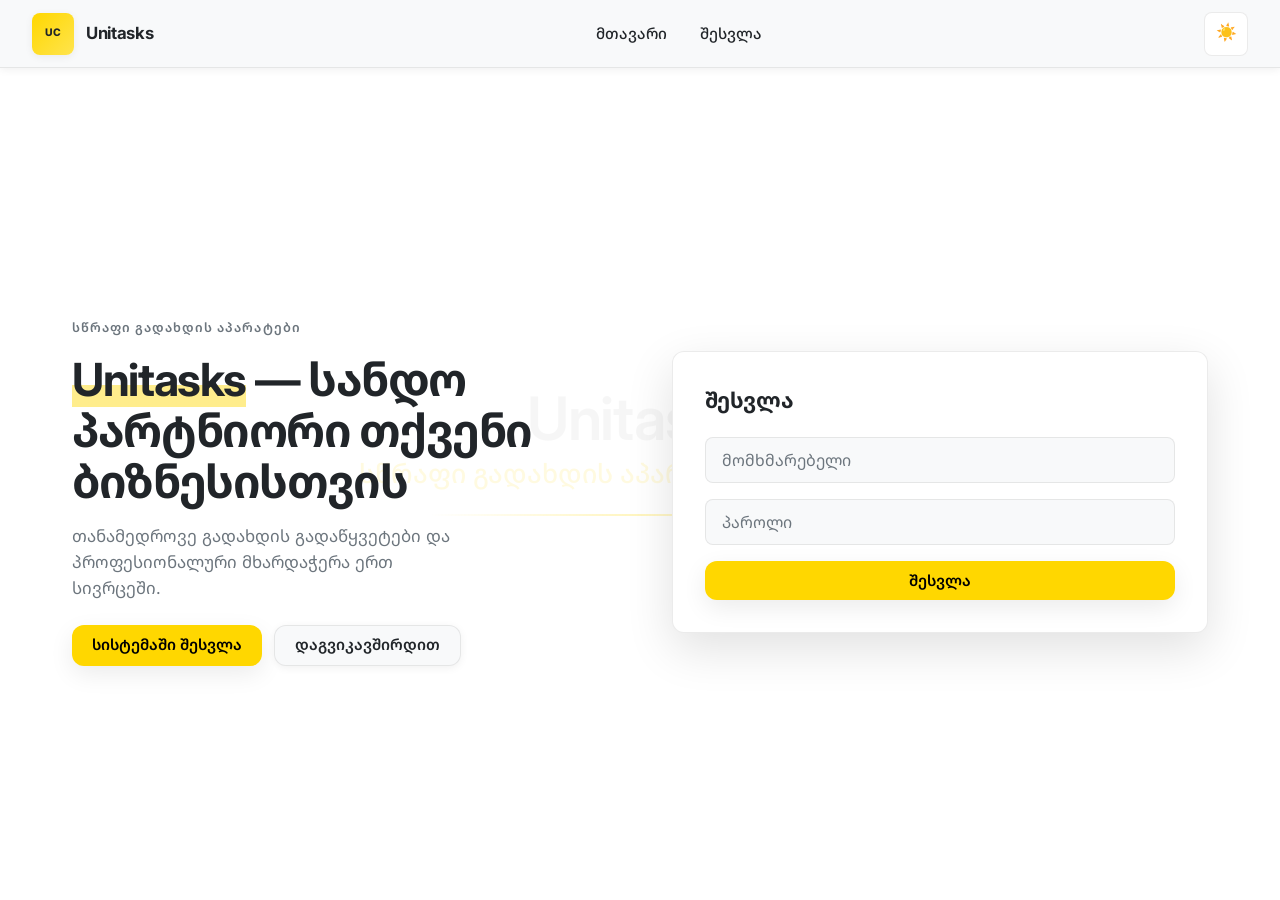
==== commit d5b4d302: "change name" ====
--- a/admin.html
+++ b/admin.html
@@ -3,25 +3,25 @@
 <head>
   <meta charset="UTF-8">
   <meta name="viewport" content="width=device-width, initial-scale=1.0">
-  <meta name="description" content="Universalcom — სამუშაო ოპერაციების მართვის სივრცე">
-  <title>Universalcom — ოპერაციების მართვა</title>
+  <meta name="description" content="Unitasks — სამუშაო ოპერაციების მართვის სივრცე">
+  <title>Unitasks — ოპერაციების მართვა</title>
   <link rel="preconnect" href="https://fonts.googleapis.com">
   <link rel="preconnect" href="https://fonts.gstatic.com" crossorigin>
   <link href="https://fonts.googleapis.com/css2?family=Inter:wght@400;500;600;700&family=Noto+Sans+Georgian:wght@400;500;600;700&display=swap" rel="stylesheet">
   <link rel="stylesheet" href="style.css">
 </head>
-<body>
+<body class="operations-page">
   <div class="watermark" aria-hidden="true">
-    <span class="watermark__line">Universalcom</span>
+    <span class="watermark__line">Unitasks</span>
     <span class="watermark__line watermark__line--secondary">Operations workspace</span>
     <span class="watermark__accent"></span>
   </div>
 
   <div class="page">
     <header class="site-header workspace-header">
-      <a class="site-header__brand" href="admin.html" aria-label="Universalcom ოპერაციების მართვა">
+      <a class="site-header__brand" href="admin.html" aria-label="Unitasks ოპერაციების მართვა">
         <span class="site-header__logo" aria-hidden="true">UC</span>
-        <span>Universalcom</span>
+        <span>Unitasks</span>
       </a>
 
       <div class="workspace-header__actions">
--- a/style.css
+++ b/style.css
@@ -1,11 +1,7 @@
 /* Universalcom — design tokens */
 :root {
-  --color-white: #ffffff;
   --color-yellow: #ffd700;
   --color-yellow-hover: #e6c200;
-  --color-black: #000000;
-  --color-text-muted: rgba(0, 0, 0, 0.65);
-  --color-border: rgba(0, 0, 0, 0.08);
   --radius-sm: 8px;
   --radius-md: 12px;
   --shadow-sm: 0 2px 8px rgba(0, 0, 0, 0.06);
@@ -19,6 +15,7 @@
 
 /* Light theme — applied when no data-theme set */
 :root {
+  color-scheme: light;
   --bg-primary: #ffffff;
   --bg-secondary: #f8f9fa;
   --surface: #ffffff;
@@ -30,9 +27,32 @@
   --success: #28a745;
   --warning: #ffc107;
   --danger: #dc3545;
+  --on-accent: #000000;
+  --overdue: #c14d31;
+  --mobile-nav-bg: rgba(255, 255, 255, 0.98);
+  --watermark-line: rgba(0, 0, 0, 0.035);
+  --metric-alert-bg: #fff8e8;
+  --metric-alert-border: #f2dca5;
+  --badge-low-bg: #eef0ec;
+  --badge-low-text: #5e675e;
+  --badge-medium-bg: #fff4c8;
+  --badge-medium-text: #8b6712;
+  --badge-high-bg: #fee4d7;
+  --badge-high-text: #b45234;
+  --badge-urgent-bg: #f9d9d4;
+  --badge-urgent-text: #a2382b;
+  --pill-pending-bg: #edf0ee;
+  --pill-pending-text: #59635c;
+  --pill-progress-bg: #e4effb;
+  --pill-progress-text: #316fae;
+  --pill-blocked-bg: #fff0df;
+  --pill-blocked-text: #ae5d2e;
+  --pill-done-bg: #e5f3e9;
+  --pill-done-text: #347951;
 }
 
 [data-theme="dark"] {
+  color-scheme: dark;
   --bg-primary: #1a1f26;
   --bg-secondary: #242a31;
   --surface: #2a3038;
@@ -44,10 +64,27 @@
   --success: #3ddf6b;
   --warning: #ffbf36;
   --danger: #ff6b6b;
-  --color-white: #1a1f26;
-  --color-black: #e9eef5;
-  --color-text-muted: rgba(255, 255, 255, 0.65);
-  --color-border: rgba(255, 255, 255, 0.08);
+  --overdue: #ff7d5e;
+  --mobile-nav-bg: rgba(26, 31, 38, 0.98);
+  --watermark-line: rgba(255, 255, 255, 0.035);
+  --metric-alert-bg: #3a2a18;
+  --metric-alert-border: #5c4a28;
+  --badge-low-bg: #2a2f2a;
+  --badge-low-text: #aeb8ae;
+  --badge-medium-bg: #3a3118;
+  --badge-medium-text: #e3c064;
+  --badge-high-bg: #3a241c;
+  --badge-high-text: #e89a78;
+  --badge-urgent-bg: #3a1f1c;
+  --badge-urgent-text: #f0a39a;
+  --pill-pending-bg: #2a2e2c;
+  --pill-pending-text: #a9b4ab;
+  --pill-progress-bg: #1d2c3d;
+  --pill-progress-text: #7fb2e6;
+  --pill-blocked-bg: #38291c;
+  --pill-blocked-text: #e0a468;
+  --pill-done-bg: #1d2f24;
+  --pill-done-text: #8fd6a5;
 }
 
 *,
@@ -105,7 +142,7 @@
   font-size: clamp(1.75rem, 6vw, 3.75rem);
   letter-spacing: -0.02em;
   line-height: 1.15;
-  color: rgba(0, 0, 0, 0.035);
+  color: var(--watermark-line);
   max-width: 95vw;
 }
 
@@ -275,6 +312,29 @@
   display: flex;
   align-items: center;
   gap: 0.5rem;
+}
+
+.theme-toggle {
+  display: inline-flex;
+  align-items: center;
+  justify-content: center;
+  width: 44px;
+  height: 44px;
+  padding: 0;
+  border: 1px solid var(--border);
+  border-radius: var(--radius-sm);
+  background: var(--bg-primary);
+  color: var(--text-primary);
+  font-size: 1.05rem;
+  line-height: 1;
+  cursor: pointer;
+  flex-shrink: 0;
+  transition: background var(--transition), box-shadow var(--transition), border-color var(--transition);
+}
+
+.theme-toggle:hover {
+  background: var(--surface-hover);
+  box-shadow: var(--shadow-sm);
 }
 
 /* Buttons */
@@ -303,7 +363,7 @@
 
 .btn--primary {
   background: var(--accent);
-  color: var(--color-black);
+  color: var(--on-accent);
   box-shadow: var(--shadow-md);
 }
 
@@ -398,7 +458,7 @@
   border-radius: var(--radius-md);
   padding: clamp(1.5rem, 4vw, 2rem);
   box-shadow: var(--shadow-lg);
-  border: 1px var(--border);
+  border: 1px solid var(--border);
   transition: box-shadow var(--transition), transform var(--transition);
 }
 
@@ -460,28 +520,13 @@
   border: none;
   border-radius: var(--radius-sm);
   background: var(--color-yellow);
-  color: var(--color-black);
+  color: var(--on-accent);
   cursor: pointer;
   transition: background var(--transition);
 }
 
 input[type="file"].input::file-selector-button:hover {
   background: var(--color-yellow-hover);
-}
-
-/* Legacy login box (if used elsewhere) */
-.login-box {
-  background: var(--surface);
-  border-radius: var(--radius-md);
-  padding: 2rem;
-  box-shadow: var(--shadow-lg);
-  border: 1px solid var(--border);
-  max-width: 400px;
-  margin: 2rem auto;
-}
-
-.login-box h2 {
-  margin-top: 0;
 }
 
 /* Dashboard shell */
@@ -529,7 +574,7 @@
   z-index: 90;
   padding: 1.25rem;
   background: var(--surface);
-  border-right: 1px var(--border);
+  border-right: 1px solid var(--border);
   box-shadow: var(--shadow-md);
   display: flex;
   flex-direction: column;
@@ -549,7 +594,7 @@
     transform: none !important;
     width: auto;
     box-shadow: none;
-    border-right: 1 var(--border);
+    border-right: 1px solid var(--border);
   }
 
   .sidebar-backdrop {
@@ -575,10 +620,6 @@
   margin-top: 0;
 }
 
-.sidebar .btn + .btn {
-  margin-top: 0;
-}
-
 .content {
   margin-left: 0;
   padding: clamp(1.25rem, 3vw, 2rem);
@@ -604,7 +645,7 @@
   border-radius: var(--radius-md);
   padding: clamp(1.25rem, 3vw, 1.75rem);
   margin-bottom: 1.5rem;
-  border: 1px var(--border);
+  border: 1px solid var(--border);
   box-shadow: var(--shadow-sm);
   transition: box-shadow var(--transition);
 }
@@ -623,239 +664,10 @@
   margin-bottom: 0;
 }
 
-/* Admin workspace */
-.admin-shell {
-  max-width: 1440px;
-  width: 100%;
-  margin: 0 auto;
-}
-
-.admin-header__actions {
-  display: flex;
-  align-items: center;
-  gap: 0.75rem;
-}
-
-.admin-header__role,
-.panel__eyebrow,
-.sidebar__eyebrow {
-  font-size: 0.72rem;
-  font-weight: 700;
-  letter-spacing: 0.08em;
-  text-transform: uppercase;
-  color: var(--text-secondary);
-}
-
 .btn--compact {
   padding: 0.55rem 0.85rem;
   border-radius: var(--radius-sm);
   font-size: 0.85rem;
-}
-
-.admin-sidebar {
-  gap: 0.45rem;
-}
-
-.sidebar__intro {
-  padding: 0.35rem 0.5rem 1rem;
-  margin-bottom: 0.4rem;
-  border-bottom: 1px solid var(--color-border);
-}
-
-.sidebar__intro .sidebar__title {
-  margin: 0.2rem 0 0;
-  color: var(--text-secondary);
-  font-size: 1rem;
-  letter-spacing: -0.02em;
-  text-transform: none;
-}
-
-.sidebar__item {
-  display: flex;
-  align-items: center;
-  gap: 0.7rem;
-  width: 100%;
-  padding: 0.7rem 0.75rem;
-  border: 1px solid transparent;
-  border-radius: var(--radius-sm);
-  background: transparent;
-  color: var(--text-primary);
-  font: 600 0.92rem/1.2 var(--font-sans);
-  text-align: left;
-  cursor: pointer;
-  transition: background var(--transition), border-color var(--transition);
-}
-
-.sidebar__item:hover,
-.sidebar__item--active {
-  background: var(--surface-hover);
-  border-color: var(--border);
-}
-
-.sidebar__item-icon {
-  display: grid;
-  width: 1.5rem;
-  height: 1.5rem;
-  place-items: center;
-  border-radius: 6px;
-  background: var(--accent);
-  color: var(--color-black);
-  font-size: 0.85rem;
-}
-
-.sidebar__note {
-  margin: auto 0 0;
-  padding: 1rem 0.5rem 0;
-  color: var(--text-secondary);
-  font-size: 0.82rem;
-  border-top: 1px var(--border);
-}
-
-.admin-content {
-  max-width: 1160px;
-  margin: 0 auto;
-  padding-top: clamp(2rem, 5vw, 4rem);
-  padding-bottom: 3rem;
-}
-
-.admin-intro {
-  display: flex;
-  justify-content: space-between;
-  align-items: flex-end;
-  gap: 2rem;
-  margin-bottom: clamp(2rem, 5vw, 3.5rem);
-}
-
-.admin-intro h1,
-.section-heading h2 {
-  margin: 0.4rem 0 0;
-  letter-spacing: -0.035em;
-  line-height: 1.13;
-}
-
-.admin-intro h1 {
-  max-width: 18ch;
-  font-size: clamp(2rem, 4vw, 3rem);
-}
-
-.admin-intro h1 span {
-  background: linear-gradient(transparent 62%, rgba(255, 215, 0, 0.48) 62%);
-}
-
-.admin-intro p {
-  max-width: 58ch;
-  margin: 1rem 0 0;
-  color: var(--text-secondary);
-}
-
-.admin-intro__badge {
-  display: grid;
-  gap: 0.45rem;
-  min-width: 8.5rem;
-  padding: 1rem;
-  border: 1px solid var(--color-border);
-  border-radius: var(--radius-md);
-  background: rgba(255, 255, 255, 0.75);
-  box-shadow: var(--shadow-sm);
-}
-
-.admin-intro__badge span {
-  display: grid;
-  width: 2.4rem;
-  height: 2.4rem;
-  place-items: center;
-  border-radius: var(--radius-sm);
-  background: var(--color-yellow);
-  font-size: 0.7rem;
-  font-weight: 800;
-}
-
-.admin-intro__badge small {
-  color: var(--color-text-muted);
-  font-weight: 600;
-}
-
-.task-form-panel {
-  padding: clamp(1.25rem, 3vw, 2rem);
-}
-
-.panel__heading,
-.panel__footer,
-.section-heading {
-  display: flex;
-  align-items: center;
-  justify-content: space-between;
-  gap: 1rem;
-}
-
-.panel__heading h2,
-.section-heading h2 {
-  font-size: clamp(1.25rem, 2vw, 1.5rem);
-}
-
-.panel__step {
-  display: grid;
-  width: 2.3rem;
-  height: 2.3rem;
-  place-items: center;
-  border-radius: 50%;
-  background: rgba(255, 215, 0, 0.22);
-  font-size: 0.8rem;
-  font-weight: 700;
-}
-
-.task-form-grid {
-  display: grid;
-  grid-template-columns: repeat(2, minmax(0, 1fr));
-  gap: 0 1rem;
-  margin-top: 1.5rem;
-}
-
-.task-form-grid label {
-  color: var(--text-secondary);
-  font-size: 0.88rem;
-  font-weight: 600;
-}
-
-.task-form-grid__wide {
-  grid-column: 1 / -1;
-}
-
-.panel__footer {
-  padding-top: 1.25rem;
-  border-top: 1px solid var(--color-border);
-}
-
-.panel__footer p {
-  max-width: 52ch;
-  margin: 0;
-  color: var(--text-secondary);
-  font-size: 0.9rem;
-}
-
-.tasks-section {
-  margin-top: clamp(2rem, 4vw, 3rem);
-}
-
-.section-heading {
-  margin-bottom: 1rem;
-}
-
-@media (max-width: 640px) {
-  .admin-header__role,
-  .admin-intro__badge {
-    display: none;
-  }
-
-  .admin-intro,
-  .panel__footer {
-    align-items: flex-start;
-    flex-direction: column;
-  }
-
-  .task-form-grid {
-    grid-template-columns: 1fr;
-  }
 }
 
 #tasks {
@@ -868,7 +680,7 @@
   padding: 1.25rem 1.35rem;
   margin: 0;
   border-radius: var(--radius-md);
-  border: 1px var(--border);
+  border: 1px solid var(--border);
   box-shadow: var(--shadow-sm);
   transition: box-shadow var(--transition), transform var(--transition);
 }
@@ -896,7 +708,7 @@
 
 .card hr {
   border: none;
-  border-top: 1px solid var(--color-border);
+  border-top: 1px solid var(--border);
   margin: 1rem 0 0;
 }
 
@@ -923,8 +735,8 @@
     align-items: stretch;
     padding: 1rem;
     gap: 0.25rem;
-    background: rgba(255, 255, 255, 0.98);
-    border-bottom: 1px solid var(--color-border);
+    background: var(--mobile-nav-bg);
+    border-bottom: 1px solid var(--border);
     box-shadow: var(--shadow-md);
     backdrop-filter: blur(12px);
     -webkit-backdrop-filter: blur(12px);
@@ -987,6 +799,14 @@
   --workspace-border: rgba(19, 27, 36, 0.1);
   --workspace-soft: #f7f7f3;
   --workspace-muted: #68707a;
+  --workspace-text: #15191d;
+}
+
+body.operations-page[data-theme="dark"] {
+  --workspace-border: rgba(255, 255, 255, 0.08);
+  --workspace-soft: #1e242b;
+  --workspace-muted: #a8acd1;
+  --workspace-text: #e9eef5;
 }
 
 .workspace-header {
@@ -1006,6 +826,15 @@
   gap: 1rem;
 }
 
+.workspace-kicker {
+  display: inline-block;
+  font-size: 0.8rem;
+  font-weight: 600;
+  text-transform: uppercase;
+  letter-spacing: 0.08em;
+  color: var(--text-secondary);
+}
+
 .workspace-header__date {
   color: var(--workspace-muted);
   font-size: 0.83rem;
@@ -1013,44 +842,6 @@
   text-transform: capitalize;
 }
 
-.workspace-user {
-  gap: 0.6rem;
-  padding: 0.3rem 0.45rem 0.3rem 0.35rem;
-  border: 1px var(--border);
-  border-radius: 999px;
-  background: var(--surface);
-  color: var(--text-primary);
-  cursor: pointer;
-  text-align: left;
-}
-
-.workspace-user:hover {
-  background: rgba(255, 215, 0, 0.13);
-}
-
-.workspace-user__avatar,
-.workload-row__avatar {
-  display: grid;
-  width: 2.15rem;
-  height: 2.15rem;
-  place-items: center;
-  border-radius: 50%;
-  background: var(--color-yellow);
-  color: var(--color-black);
-  font-size: 0.75rem;
-  font-weight: 800;
-}
-
-.workspace-user__copy {
-  display: grid;
-  gap: 0.05rem;
-  padding-right: 0.25rem;
-  line-height: 1.1;
-}
-
-.workspace-user__copy strong { font-size: 0.78rem; }
-.workspace-user__copy small { color: var(--workspace-muted); font-size: 0.68rem; }
-
 .workspace-shell {
   display: grid;
   grid-template-columns: 15.5rem minmax(0, 1fr);
@@ -1063,13 +854,113 @@
   display: flex;
   flex-direction: column;
   padding: 2rem 1.15rem 1.25rem;
-  border-right: 1px var(--border);
+  border-right: 1px solid var(--border);
+  background: var(--bg-secondary);
+}
+
+.workspace-sidebar__label {
+  padding: 0 0.75rem;
+  margin-bottom: 0.25rem;
+  font-size: 0.72rem;
+  font-weight: 700;
+  text-transform: uppercase;
+  letter-spacing: 0.08em;
+  color: var(--text-secondary);
+}
+
+.workspace-nav {
+  display: grid;
+  gap: 0.35rem;
+  margin: 0.75rem 0 1.5rem;
+}
+
+.workspace-nav__item {
+  display: flex;
+  align-items: center;
+  gap: 0.7rem;
+  width: 100%;
+  margin: 0;
+  padding: 0.7rem 0.75rem;
+  border: 1px solid transparent;
+  border-radius: var(--radius-sm);
+  background: transparent;
+  color: var(--text-primary);
+  font: 600 0.92rem/1.2 var(--font-sans);
+  text-align: left;
+  cursor: pointer;
+  -webkit-appearance: none;
+  appearance: none;
+  -webkit-tap-highlight-color: transparent;
+  transition: background var(--transition), border-color var(--transition),
+    box-shadow var(--transition);
+}
+
+.workspace-nav__item:hover {
+  background: var(--surface-hover);
+  border-color: var(--border);
+}
+
+.workspace-nav__item.is-active {
+  background: var(--surface);
+  border-color: var(--border);
+  box-shadow: inset 3px 0 0 var(--accent);
+}
+
+.workspace-nav__item:focus-visible {
+  outline: 2px solid var(--accent);
+  outline-offset: 2px;
+}
+
+.workspace-nav__item span {
+  display: grid;
+  width: 1.5rem;
+  height: 1.5rem;
+  flex-shrink: 0;
+  place-items: center;
+  border-radius: 6px;
+  background: var(--accent);
+  color: var(--on-accent);
+  font-size: 0.85rem;
+}
+
+.workspace-sidebar__help {
+  display: flex;
+  gap: 0.65rem;
+  margin-top: auto;
+  padding: 0.9rem;
+  border: 1px solid var(--border);
+  border-radius: var(--radius-md);
+  background: var(--surface);
+}
+
+.workspace-sidebar__help-icon {
+  display: grid;
+  width: 1.6rem;
+  height: 1.6rem;
+  flex-shrink: 0;
+  place-items: center;
+  border-radius: 50%;
+  background: var(--accent);
+  color: var(--on-accent);
+  font-size: 0.8rem;
+  font-weight: 800;
+}
+
+.workspace-sidebar__help p {
+  margin: 0;
+  font-size: 0.78rem;
+  line-height: 1.45;
+  color: var(--text-secondary);
+}
+
+.workspace-sidebar__help strong {
+  color: var(--text-primary);
 }
 
 .workspace-user {
   gap: 0.6rem;
   padding: 0.3rem 0.45rem 0.3rem 0.35rem;
-  border: 1px var(--border);
+  border: 1px solid var(--border);
   border-radius: 999px;
   background: var(--surface);
   color: var(--text-primary);
@@ -1089,7 +980,7 @@
   place-items: center;
   border-radius: 50%;
   background: var(--accent);
-  color: var(--color-black);
+  color: var(--on-accent);
   font-size: 0.75rem;
   font-weight: 800;
 }
@@ -1121,7 +1012,7 @@
 .workspace-hero h1 {
   max-width: 16ch;
   margin: 0.45rem 0 0;
-  color: #15191d;
+  color: var(--workspace-text);
   font-size: clamp(2rem, 4vw, 3.35rem);
   letter-spacing: -0.05em;
   line-height: 1.03;
@@ -1154,14 +1045,14 @@
   gap: 0.25rem;
   min-height: 9.2rem;
   padding: 1.15rem;
-  border: 1px var(--border);
+  border: 1px solid var(--border);
   border-radius: var(--radius-md);
   background: var(--surface);
   box-shadow: var(--shadow-sm);
 }
 
 .metric-card--yellow { background: var(--accent); border-color: var(--accent); }
-.metric-card--alert { background: #fff8e8; border-color: #f2dca5; }
+.metric-card--alert { background: var(--metric-alert-bg); border-color: var(--metric-alert-border); }
 
 .metric-card__label,
 .metric-card__note { color: var(--text-secondary); font-size: 0.77rem; font-weight: 600; }
@@ -1183,7 +1074,7 @@
   padding: 1.25rem;
   border: 1px solid var(--workspace-border);
   border-radius: var(--radius-md);
-  background: rgba(255, 255, 255, 0.87);
+  background: var(--surface);
   box-shadow: var(--shadow-sm);
 }
 
@@ -1209,7 +1100,7 @@
 
 .workload-row:last-child { border-bottom: 0; }
 .workload-row__avatar { width: 1.8rem; height: 1.8rem; font-size: 0.68rem; }
-.workload-row__name { font-size: 0.86rem; font-weight: 600; }
+.workload-row__name { font-size: 0.86rem; font-weight: 600; color: var(--text-primary); }
 .workload-row__count { color: var(--workspace-muted); font-size: 0.75rem; }
 
 .upcoming-row {
@@ -1229,7 +1120,7 @@
 .upcoming-row:hover strong { text-decoration: underline; }
 .upcoming-row__date { color: var(--workspace-muted); font-size: 0.75rem; font-weight: 700; }
 .upcoming-row strong, .upcoming-row small { display: block; }
-.upcoming-row strong { font-size: 0.84rem; }
+.upcoming-row strong { font-size: 0.84rem; color: var(--text-primary); }
 .upcoming-row small { margin-top: 0.12rem; color: var(--workspace-muted); font-size: 0.72rem; }
 
 .empty-state,
@@ -1245,7 +1136,7 @@
   padding: clamp(1rem, 2.5vw, 1.5rem);
   border: 1px solid var(--workspace-border);
   border-radius: calc(var(--radius-md) + 4px);
-  background: rgba(247, 247, 243, 0.88);
+  background: var(--workspace-soft);
   box-shadow: var(--shadow-sm);
 }
 
@@ -1271,13 +1162,22 @@
   flex: 1 1 16rem;
   gap: 0.5rem;
   padding: 0 0.8rem;
-  border: 1px var(--border);
+  border: 1px solid var(--border);
   border-radius: var(--radius-sm);
   background: var(--bg-secondary);
 }
 
 .search-field span { color: var(--workspace-muted); font-size: 1.1rem; }
-.search-field input { width: 100%; padding: 0.72rem 0; border: 0; outline: 0; font: inherit; font-size: 0.86rem; }
+.search-field input {
+  width: 100%;
+  padding: 0.72rem 0;
+  border: 0;
+  outline: 0;
+  font: inherit;
+  font-size: 0.86rem;
+  color: var(--text-primary);
+  background: transparent;
+}
 .board-toolbar__select { width: auto; min-width: 10rem; padding: 0.72rem 2.1rem 0.72rem 0.8rem; font-size: 0.86rem; }
 
 .kanban-board {
@@ -1291,7 +1191,7 @@
 .kanban-column {
   min-height: 17rem;
   padding: 0.75rem;
-  border: 1px var(--border);
+  border: 1px solid var(--border);
   border-radius: var(--radius-md);
   background: var(--surface);
   transition: background var(--transition), border-color var(--transition), box-shadow var(--transition);
@@ -1318,12 +1218,12 @@
 .kanban-column--progress .kanban-column__header i { background: #4e8fd7; }
 .kanban-column--blocked .kanban-column__header i { background: #d97657; }
 .kanban-column--done .kanban-column__header i { background: #55a777; }
-.kanban-column__header b { display: grid; min-width: 1.35rem; height: 1.35rem; place-items: center; border-radius: 99px; background: #eceee9; font-size: 0.7rem; }
+.kanban-column__header b { display: grid; min-width: 1.35rem; height: 1.35rem; place-items: center; border-radius: 99px; background: var(--surface-hover); font-size: 0.7rem; }
 .kanban-column__cards { display: grid; align-content: start; gap: 0.65rem; padding-top: 0.75rem; }
 
 .task-card {
   padding: 0.85rem;
-  border: 1px var(--border);
+  border: 1px solid var(--border);
   border-radius: 10px;
   background: var(--surface);
   box-shadow: 0 2px 6px rgba(0, 0, 0, 0.035);
@@ -1336,11 +1236,11 @@
 .task-card.is-dragging { opacity: 0.42; transform: rotate(1.5deg) scale(0.98); }
 .task-card__topline, .task-card__meta { display: flex; align-items: center; justify-content: space-between; gap: 0.5rem; }
 .task-card__more { padding: 0.05rem 0.2rem; border: 0; background: transparent; color: var(--text-secondary); cursor: pointer; letter-spacing: 0.08em; }
-.task-card__body { width: 100%; padding: 0; border: 0; background: transparent; color: var(--color-black); cursor: pointer; text-align: left; }
+.task-card__body { width: 100%; padding: 0; border: 0; background: transparent; color: var(--text-primary); cursor: pointer; text-align: left; }
 .task-card__body h3 { margin: 0.75rem 0 0; font-size: 0.9rem; line-height: 1.35; }
 .task-card__body p { display: -webkit-box; margin: 0.45rem 0 0; overflow: hidden; color: var(--text-secondary); font-size: 0.76rem; line-height: 1.45; -webkit-box-orient: vertical; -webkit-line-clamp: 2; }
 .task-card__meta { align-items: flex-start; flex-direction: column; margin-top: 0.85rem; color: var(--text-secondary); font-size: 0.7rem; }
-.task-card__due.is-overdue, .is-overdue { color: #c14d31; }
+.task-card__due.is-overdue, .is-overdue { color: var(--overdue); }
 
 .priority-badge,
 .status-pill {
@@ -1351,35 +1251,56 @@
 }
 
 .priority-badge { padding: 0.35rem 0.45rem; }
-.priority-badge--low { background: #eef0ec; color: #5e675e; }
-.priority-badge--medium { background: #fff4c8; color: #8b6712; }
-.priority-badge--high { background: #fee4d7; color: #b45234; }
-.priority-badge--urgent { background: #f9d9d4; color: #a2382b; }
+.priority-badge--low { background: var(--badge-low-bg); color: var(--badge-low-text); }
+.priority-badge--medium { background: var(--badge-medium-bg); color: var(--badge-medium-text); }
+.priority-badge--high { background: var(--badge-high-bg); color: var(--badge-high-text); }
+.priority-badge--urgent { background: var(--badge-urgent-bg); color: var(--badge-urgent-text); }
 .status-pill { width: 100%; margin-top: 0.8rem; padding: 0.5rem 0.65rem; cursor: pointer; }
-.status-pill--pending { background: #edf0ee; color: #59635c; }
-.status-pill--progress { background: #e4effb; color: #316fae; }
-.status-pill--blocked { background: #fff0df; color: #ae5d2e; }
-.status-pill--done { background: #e5f3e9; color: #347951; }
+.status-pill--pending { background: var(--pill-pending-bg); color: var(--pill-pending-text); }
+.status-pill--progress { background: var(--pill-progress-bg); color: var(--pill-progress-text); }
+.status-pill--blocked { background: var(--pill-blocked-bg); color: var(--pill-blocked-text); }
+.status-pill--done { background: var(--pill-done-bg); color: var(--pill-done-text); }
 
 .task-dialog {
   width: min(44rem, calc(100vw - 2rem));
   max-height: min(46rem, calc(100vh - 2rem));
   padding: 0;
-  border: 1px var(--border);
+  border: 1px solid var(--border);
   border-radius: 1rem;
+  background: var(--surface);
+  color: var(--text-primary);
   box-shadow: 0 24px 70px rgba(0, 0, 0, 0.22);
 }
 
 .task-dialog::backdrop { background: rgba(0, 0, 0, 0.4); backdrop-filter: blur(3px); }
 .task-dialog__form { padding: clamp(1.2rem, 3vw, 1.75rem); }
-.task-dialog__header { align-items: flex-start; padding-bottom: 1.15rem; border-bottom: 1px var(--border); }
+.task-dialog__header { align-items: flex-start; padding-bottom: 1.15rem; border-bottom: 1px solid var(--border); }
 .dialog-close { display: grid; width: 2rem; height: 2rem; place-items: center; border: 0; border-radius: 50%; background: var(--surface); color: var(--text-primary); cursor: pointer; font-size: 1.4rem; line-height: 1; }
 .task-dialog__grid { display: grid; grid-template-columns: repeat(2, minmax(0, 1fr)); gap: 0 0.85rem; padding-top: 1.2rem; }
 .task-dialog__grid .form-group { gap: 0.4rem; }
 .task-dialog__grid .form-group > span { color: var(--text-secondary); font-size: 0.78rem; font-weight: 700; }
 .task-dialog__wide { grid-column: 1 / -1; }
 .task-dialog__textarea { min-height: 6.5rem; resize: vertical; }
-.task-dialog__footer { justify-content: flex-end; padding-top: 1.15rem; border-top: 1px var(--border); }
+.task-dialog__footer { justify-content: flex-end; padding-top: 1.15rem; border-top: 1px solid var(--border); }
+
+.form-section {
+  min-width: 0;
+  margin-bottom: 1.1rem;
+}
+
+.form-section__title {
+  margin: 0 0 0.6rem;
+  font-size: 0.78rem;
+  font-weight: 700;
+  text-transform: uppercase;
+  letter-spacing: 0.06em;
+  color: var(--text-secondary);
+}
+
+.form-section__fields {
+  display: grid;
+  gap: 0.5rem;
+}
 
 .toast {
   position: fixed;
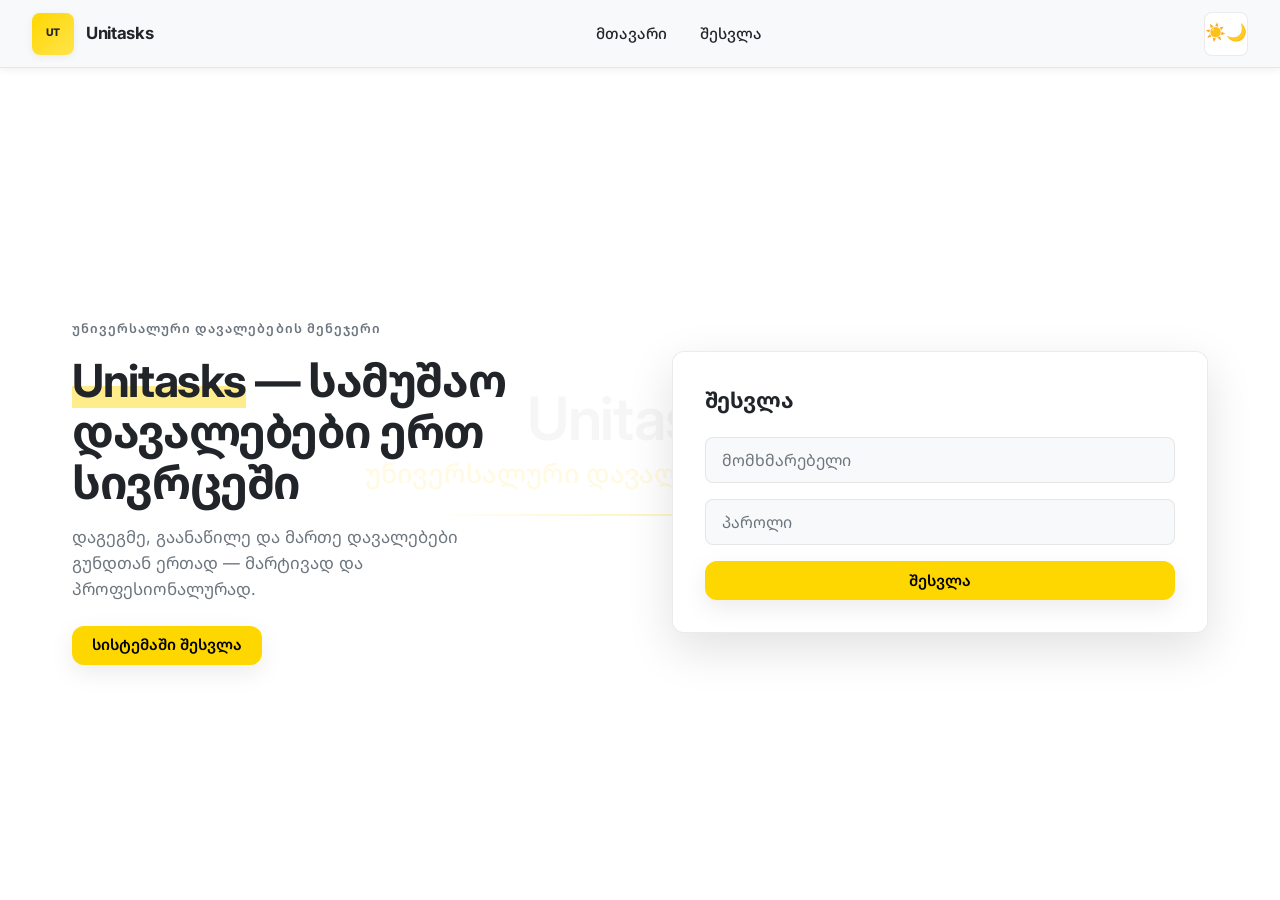
==== commit 068758d4: "big update frontend phase 5" ====
--- a/admin.html
+++ b/admin.html
@@ -3,162 +3,242 @@
 <head>
   <meta charset="UTF-8">
   <meta name="viewport" content="width=device-width, initial-scale=1.0">
-  <meta name="description" content="Unitasks — სამუშაო ოპერაციების მართვის სივრცე">
-  <title>Unitasks — ოპერაციების მართვა</title>
+  <meta name="description" content="Unitasks — უნივერსალური დავალებების მენეჯერი">
+  <title>Unitasks — სამუშაო სივრცე</title>
   <link rel="preconnect" href="https://fonts.googleapis.com">
   <link rel="preconnect" href="https://fonts.gstatic.com" crossorigin>
   <link href="https://fonts.googleapis.com/css2?family=Inter:wght@400;500;600;700&family=Noto+Sans+Georgian:wght@400;500;600;700&display=swap" rel="stylesheet">
   <link rel="stylesheet" href="style.css">
+  <script src="js/theme.js"></script>
 </head>
 <body class="operations-page">
   <div class="watermark" aria-hidden="true">
     <span class="watermark__line">Unitasks</span>
-    <span class="watermark__line watermark__line--secondary">Operations workspace</span>
+    <span class="watermark__line watermark__line--secondary">სამუშაო სივრცე</span>
     <span class="watermark__accent"></span>
   </div>
 
   <div class="page">
     <header class="site-header workspace-header">
-      <a class="site-header__brand" href="admin.html" aria-label="Unitasks ოპერაციების მართვა">
-        <span class="site-header__logo" aria-hidden="true">UC</span>
+      <button type="button" class="nav__toggle sidebar-toggle" id="sidebarToggle" aria-expanded="false" aria-controls="workspaceSidebar" aria-label="საიდბარის გახსნა">
+        <span class="nav__toggle-bar"></span>
+        <span class="nav__toggle-bar"></span>
+        <span class="nav__toggle-bar"></span>
+      </button>
+
+      <a class="site-header__brand" href="admin.html" aria-label="Unitasks სამუშაო სივრცე">
+        <span class="site-header__logo" aria-hidden="true">UT</span>
         <span>Unitasks</span>
       </a>
 
       <div class="workspace-header__actions">
         <span class="workspace-header__date" id="todayLabel"></span>
-        <button type="button" class="workspace-user" id="logoutButton" title="სისტემიდან გასვლა">
-          <span class="workspace-user__avatar" aria-hidden="true">A</span>
-          <span class="workspace-user__copy"><strong>ადმინისტრატორი</strong><small>Operations</small></span>
+        <button type="button" class="workspace-user" id="userChip" title="პროფილი">
+          <span class="workspace-user__avatar" id="userAvatar" aria-hidden="true">?</span>
+          <span class="workspace-user__copy">
+            <strong id="userName">—</strong>
+            <small id="userRole">—</small>
+          </span>
         </button>
-        <button type="button" class="theme-toggle" id="themeToggle" aria-label="témaცვლა" role="switch" data-theme="light">
+        <button type="button" class="theme-toggle" id="themeToggle" aria-label="თემის ცვლა" role="switch">
           <span aria-hidden="true">☀️</span>
           <span aria-hidden="true">🌙</span>
         </button>
+        <button type="button" class="btn btn--ghost btn--compact workspace-logout" id="logoutButton">გასვლა</button>
       </div>
     </header>
 
-    <div class="workspace-shell">
-      <aside class="workspace-sidebar" aria-label="ძირითადი მენიუ">
+    <div id="sidebarBackdrop" class="sidebar-backdrop" aria-hidden="true"></div>
+
+    <div class="workspace-shell" id="workspaceShell">
+      <aside class="workspace-sidebar" id="workspaceSidebar" aria-label="ძირითადი მენიუ">
         <div class="workspace-sidebar__label">სამუშაო სივრცე</div>
-        <nav class="workspace-nav" aria-label="ოპერაციების ნავიგაცია">
-          <button type="button" class="workspace-nav__item is-active" data-scroll-to="overview">
-            <span aria-hidden="true">◫</span> მიმოხილვა
-          </button>
-          <button type="button" class="workspace-nav__item" data-scroll-to="board">
-            <span aria-hidden="true">▦</span> დავალებების დაფა
-          </button>
-          <button type="button" class="workspace-nav__item" data-scroll-to="team">
-            <span aria-hidden="true">◎</span> გუნდის დატვირთვა
-          </button>
-        </nav>
+        <nav class="workspace-nav" id="workspaceNav" aria-label="ნავიგაცია"></nav>
 
         <div class="workspace-sidebar__help">
           <span class="workspace-sidebar__help-icon" aria-hidden="true">?</span>
-          <p><strong>გჭირდება სწრაფი რეაგირება?</strong> მონიშნე დავალება როგორც „დაბლოკილი“, რომ გუნდმა ის პირველ რიგში დაინახოს.</p>
+          <p><strong>გჭირდება სწრაფი რეაგირება?</strong> მონიშნე დავალება, რომელიც გუნდის ყურადღებას მოითხოვს.</p>
         </div>
       </aside>
 
       <main class="workspace-main">
-        <section id="overview" class="workspace-hero" aria-labelledby="workspace-heading">
-          <div>
-            <span class="workspace-kicker">Operations control center</span>
-            <h1 id="workspace-heading">დღის სამუშაოები <span>კონტროლქვეშაა.</span></h1>
-            <p>შეაფასე გუნდის დატვირთვა, გაანაწილე პრიორიტეტები და მიჰყევი ყველა დავალებას მიღებიდან დასრულებამდე.</p>
-          </div>
-          <button type="button" class="btn btn--primary workspace-hero__cta" id="createTaskButton">
-            <span aria-hidden="true">+</span> ახალი დავალება
-          </button>
-        </section>
-
-        <section class="metrics-grid" aria-label="მიმოხილვის მაჩვენებლები">
-          <article class="metric-card metric-card--yellow">
-            <span class="metric-card__label">აქტიური დავალებები</span>
-            <strong id="metricActive">—</strong>
-            <span class="metric-card__note">გადასანაწილებელი და მიმდინარე</span>
-          </article>
-          <article class="metric-card">
-            <span class="metric-card__label">მიმდინარეობს</span>
-            <strong id="metricProgress">—</strong>
-            <span class="metric-card__note">ტექნიკოსებთან სამუშაოზე</span>
-          </article>
-          <article class="metric-card metric-card--alert">
-            <span class="metric-card__label">დაბლოკილია</span>
-            <strong id="metricBlocked">—</strong>
-            <span class="metric-card__note">მოითხოვს ყურადღებას</span>
-          </article>
-          <article class="metric-card">
-            <span class="metric-card__label">ვადაგადაცილებული</span>
-            <strong id="metricOverdue">—</strong>
-            <span class="metric-card__note">ვადა უკვე გასულია</span>
-          </article>
-        </section>
-
-        <section id="team" class="workspace-insights" aria-label="ოპერაციების მოკლე ანალიზი">
-          <article class="insight-card">
-            <div class="section-title-row">
+
+        <section id="view-overview" class="view-section" data-view="overview" hidden>
+          <div class="workspace-hero">
+            <div>
+              <span class="workspace-kicker">მიმოხილვა</span>
+              <h1>დღის სამუშაოები <span>კონტროლქვეშაა.</span></h1>
+              <p>შეაფასე გუნდის დატვირთვა, გაანაწილე პრიორიტეტები და მიჰყევი ყველა დავალებას მიღებიდან დასრულებამდე.</p>
+            </div>
+            <button type="button" class="btn btn--primary workspace-hero__cta" id="createTaskButton">
+              <span aria-hidden="true">+</span> ახალი დავალება
+            </button>
+          </div>
+
+          <div class="metrics-grid" aria-label="მიმოხილვის მაჩვენებლები">
+            <article class="metric-card metric-card--yellow">
+              <span class="metric-card__label">აქტიური დავალებები</span>
+              <strong id="metricActive">—</strong>
+              <span class="metric-card__note">გადასანაწილებელი და მიმდინარე</span>
+            </article>
+            <article class="metric-card">
+              <span class="metric-card__label">მიმდინარეობს</span>
+              <strong id="metricProgress">—</strong>
+              <span class="metric-card__note">ტექნიკოსებთან სამუშაოზე</span>
+            </article>
+            <article class="metric-card metric-card--alert">
+              <span class="metric-card__label">დაბლოკილია</span>
+              <strong id="metricBlocked">—</strong>
+              <span class="metric-card__note">მოითხოვს ყურადღებას</span>
+            </article>
+            <article class="metric-card">
+              <span class="metric-card__label">ვადაგადაცილებული</span>
+              <strong id="metricOverdue">—</strong>
+              <span class="metric-card__note">ვადა უკვე გასულია</span>
+            </article>
+          </div>
+
+          <div class="workspace-insights" aria-label="ოპერაციების მოკლე ანალიზი">
+            <article class="insight-card">
+              <div class="section-title-row">
+                <div>
+                  <span class="workspace-kicker">გუნდის დატვირთვა</span>
+                  <h2>ვისთან რა მოცულობაა</h2>
+                </div>
+              </div>
+              <div id="workloadList" class="workload-list" aria-live="polite"></div>
+            </article>
+            <article class="insight-card insight-card--schedule">
+              <div class="section-title-row">
+                <div>
+                  <span class="workspace-kicker">ახლო ვადები</span>
+                  <h2>რა მოითხოვს ყურადღებას</h2>
+                </div>
+              </div>
+              <div id="upcomingList" class="upcoming-list" aria-live="polite"></div>
+            </article>
+          </div>
+        </section>
+
+        <section id="view-board" class="view-section" data-view="board" hidden>
+          <div class="board-section" aria-labelledby="board-heading">
+            <div class="board-section__header">
               <div>
-                <span class="workspace-kicker">გუნდის დატვირთვა</span>
-                <h2>ვისთან რა მოცულობაა</h2>
+                <span class="workspace-kicker">სამუშაო ნაკადი</span>
+                <h2 id="board-heading">დავალებების დაფა</h2>
               </div>
-            </div>
-            <div id="workloadList" class="workload-list" aria-live="polite"></div>
-          </article>
-          <article class="insight-card insight-card--schedule">
-            <div class="section-title-row">
-              <div>
-                <span class="workspace-kicker">ახლო ვადები</span>
-                <h2>რა მოითხოვს ყურადღებას</h2>
+              <div class="board-section__actions">
+                <button type="button" class="btn btn--primary" id="createTaskButtonBoard">
+                  <span aria-hidden="true">+</span> ახალი დავალება
+                </button>
+                <button type="button" class="btn btn--ghost btn--compact" id="exportButton">Excel ექსპორტი</button>
               </div>
             </div>
-            <div id="upcomingList" class="upcoming-list" aria-live="polite"></div>
-          </article>
-        </section>
-
-        <section id="board" class="board-section" aria-labelledby="board-heading">
-          <div class="board-section__header">
-            <div>
-              <span class="workspace-kicker">სამუშაო ნაკადი</span>
-              <h2 id="board-heading">დავალებების დაფა</h2>
-            </div>
-            <button type="button" class="btn btn--ghost btn--compact" id="exportButton">Excel ექსპორტი</button>
-          </div>
-
-          <div class="board-toolbar" aria-label="დავალებების ფილტრები">
-            <label class="search-field">
-              <span aria-hidden="true">⌕</span>
-              <input id="taskSearch" type="search" placeholder="მოძებნე სათაურით, ლოკაციით…">
-            </label>
-            <select class="input board-toolbar__select" id="priorityFilter" aria-label="პრიორიტეტის ფილტრი">
-              <option value="">ყველა პრიორიტეტი</option>
-              <option value="urgent">კრიტიკული</option>
-              <option value="high">მაღალი</option>
-              <option value="medium">საშუალო</option>
-              <option value="low">დაბალი</option>
+
+            <div class="board-toolbar" aria-label="დავალებების ფილტრები">
+              <label class="search-field">
+                <span aria-hidden="true">⌕</span>
+                <input id="taskSearch" type="search" placeholder="მოძებნე სათაურით, ლოკაციით…">
+              </label>
+              <select class="input board-toolbar__select" id="priorityFilter" aria-label="პრიორიტეტის ფილტრი">
+                <option value="">ყველა პრიორიტეტი</option>
+                <option value="urgent">კრიტიკული</option>
+                <option value="high">მაღალი</option>
+                <option value="medium">საშუალო</option>
+                <option value="low">დაბალი</option>
+              </select>
+              <select class="input board-toolbar__select" id="technicianFilter" aria-label="ტექნიკოსის ფილტრი">
+                <option value="">ყველა ტექნიკოსი</option>
+              </select>
+            </div>
+
+            <div id="taskBoard" class="kanban-board" aria-live="polite"></div>
+          </div>
+        </section>
+
+        <section id="view-departments" class="view-section" data-view="departments" hidden>
+          <div class="view-head">
+            <div>
+              <span class="workspace-kicker">ორგანიზაცია</span>
+              <h1>დეპარტამენტები</h1>
+              <p>მართე ორგანიზაციის სტრუქტურული ერთეულები.</p>
+            </div>
+            <button type="button" class="btn btn--primary" id="createDepartmentButton">
+              <span aria-hidden="true">+</span> ახალი დეპარტამენტი
+            </button>
+          </div>
+          <div id="departmentsContent" class="panel-content" aria-live="polite"></div>
+        </section>
+
+        <section id="view-positions" class="view-section" data-view="positions" hidden>
+          <div class="view-head">
+            <div>
+              <span class="workspace-kicker">ორგანიზაცია</span>
+              <h1>პოზიციები</h1>
+              <p>პოზიციები დეპარტამენტების მიხედვით.</p>
+            </div>
+            <button type="button" class="btn btn--primary" id="createPositionButton">
+              <span aria-hidden="true">+</span> ახალი პოზიცია
+            </button>
+          </div>
+          <div class="view-toolbar">
+            <select class="input view-toolbar__select" id="positionDepartmentFilter" aria-label="დეპარტამენტის ფილტრი">
+              <option value="">ყველა დეპარტამენტი</option>
             </select>
-            <select class="input board-toolbar__select" id="technicianFilter" aria-label="ტექნიკოსის ფილტრი">
-              <option value="">ყველა ტექნიკოსი</option>
-            </select>
-          </div>
-
-          <div id="taskBoard" class="kanban-board" aria-live="polite"></div>
-        </section>
+          </div>
+          <div id="positionsContent" class="panel-content" aria-live="polite"></div>
+        </section>
+
+        <section id="view-employees" class="view-section" data-view="employees" hidden>
+          <div class="view-head">
+            <div>
+              <span class="workspace-kicker">ორგანიზაცია</span>
+              <h1>თანამშრომლები</h1>
+              <p>ორგანიზაციული ინფორმაცია და დავალებები.</p>
+            </div>
+          </div>
+          <div id="employeesContent" class="panel-content" aria-live="polite"></div>
+        </section>
+
+        <section id="view-reports" class="view-section" data-view="reports" hidden>
+          <div class="view-head">
+            <div>
+              <span class="workspace-kicker">ანგარიშები</span>
+              <h1>ანგარიშები</h1>
+              <p>მიმოხილვა და მონაცემების ექსპორტი.</p>
+            </div>
+            <button type="button" class="btn btn--primary" id="reportsExportButton">Excel ექსპორტი</button>
+          </div>
+          <div id="reportsContent" class="panel-content" aria-live="polite"></div>
+        </section>
+
+        <section id="view-profile" class="view-section" data-view="profile" hidden>
+          <div class="view-head">
+            <div>
+              <span class="workspace-kicker">სისტემა</span>
+              <h1>პროფილი</h1>
+            </div>
+          </div>
+          <div id="profileContent" class="panel-content" aria-live="polite"></div>
+        </section>
+
       </main>
     </div>
   </div>
 
-  <dialog class="task-dialog" id="taskDialog" aria-labelledby="taskDialogTitle">
-    <form id="taskForm" class="task-dialog__form">
-      <div class="task-dialog__header">
+  <dialog class="modal" id="taskDialog" aria-labelledby="taskDialogTitle">
+    <form id="taskForm" class="modal__form">
+      <div class="modal__header">
         <div>
           <span class="workspace-kicker" id="taskDialogKicker">ახალი სამუშაო</span>
           <h2 id="taskDialogTitle">დავალების შექმნა</h2>
         </div>
-        <button type="button" class="dialog-close" id="closeDialogButton" aria-label="დახურვა">×</button>
-      </div>
-
-      <div class="task-dialog__grid">
+        <button type="button" class="dialog-close" data-close-dialog="taskDialog" aria-label="დახურვა">×</button>
+      </div>
+
+      <div class="modal__grid">
         <div class="form-section">
-          <h3 class="form-section__title">ისტურალი</h3>
+          <h3 class="form-section__title">ინფორმაცია</h3>
           <div class="form-section__fields">
             <label class="form-group">
               <span>სათაური *</span>
@@ -195,7 +275,7 @@
         </div>
 
         <div class="form-section">
-          <h3 class="form-section__title">დანისათისა</h3>
+          <h3 class="form-section__title">დანიშვნა</h3>
           <div class="form-section__fields">
             <label class="form-group">
               <span>ტექნიკოსი *</span>
@@ -205,12 +285,6 @@
               <span>საბოლოო ვადა</span>
               <input class="input" id="taskDueDate" name="due_date" type="date">
             </label>
-          </div>
-        </div>
-
-        <div class="form-section">
-          <h3 class="form-section__title">მდგომარეობა და საკონტაქტო</h3>
-          <div class="form-section__fields">
             <label class="form-group">
               <span>ლოკაცია / მისამართი</span>
               <input class="input" id="taskLocation" name="location" placeholder="ობიექტის მისამართი">
@@ -222,56 +296,79 @@
           </div>
         </div>
 
-        <div class="form-section">
+        <div class="form-section modal__wide">
           <h3 class="form-section__title">აღწერა</h3>
           <div class="form-section__fields">
-            <label class="form-group task-dialog__textarea-group">
-              <textarea class="input task-dialog__textarea" id="taskDescription" name="description" placeholder="რა უნდა გაკეთდეს? მიუთითე აპარატის ნომერი და ასეთი დეტალები."></textarea>
-            </label>
-          </div>
-        </div>
-      </div>
-
-      <div class="task-dialog__footer">
-        <button type="button" class="btn btn--ghost" id="cancelDialogButton">გაუქმება</button>
+            <label class="form-group">
+              <textarea class="input modal__textarea" id="taskDescription" name="description" placeholder="რა უნდა გაკეთდეს? მიუთითე აპარატის ნომერი და ასეთი დეტალები."></textarea>
+            </label>
+          </div>
+        </div>
+
+        <div class="form-section modal__wide">
+          <h3 class="form-section__title">სურათი (სურვილისამებრ)</h3>
+          <div class="form-section__fields">
+            <label class="form-group">
+              <input class="input" id="taskImage" name="image" type="file" accept="image/jpeg,image/png,image/webp">
+            </label>
+          </div>
+        </div>
+      </div>
+
+      <div class="modal__footer">
+        <button type="button" class="btn btn--ghost" data-close-dialog="taskDialog">გაუქმება</button>
         <button type="submit" class="btn btn--primary" id="saveTaskButton">დავალების შენახვა</button>
       </div>
     </form>
   </dialog>
 
+  <dialog class="modal" id="entityDialog" aria-labelledby="entityTitle">
+    <form id="entityForm" class="modal__form">
+      <div class="modal__header">
+        <div>
+          <span class="workspace-kicker" id="entityKicker">მართვა</span>
+          <h2 id="entityTitle">ფორმა</h2>
+        </div>
+        <button type="button" class="dialog-close" data-close-dialog="entityDialog" aria-label="დახურვა">×</button>
+      </div>
+      <div id="entityBody" class="modal__body"></div>
+      <div class="modal__footer">
+        <button type="button" class="btn btn--ghost" data-close-dialog="entityDialog">გაუქმება</button>
+        <button type="submit" class="btn btn--primary" id="entitySaveButton">შენახვა</button>
+      </div>
+    </form>
+  </dialog>
+
+  <dialog class="modal modal--confirm" id="confirmDialog" aria-labelledby="confirmTitle">
+    <div class="modal__form">
+      <div class="modal__header">
+        <div>
+          <span class="workspace-kicker">დადასტურება</span>
+          <h2 id="confirmTitle" data-confirm-title>დადასტურება</h2>
+        </div>
+      </div>
+      <div class="modal__body">
+        <p data-confirm-message>დარწმუნებული ხართ?</p>
+      </div>
+      <div class="modal__footer">
+        <button type="button" class="btn btn--ghost" data-confirm-cancel>გაუქმება</button>
+        <button type="button" class="btn btn--danger" data-confirm-ok>წაშლა</button>
+      </div>
+    </div>
+  </dialog>
+
   <div id="toast" class="toast" role="status" aria-live="polite"></div>
-  <script src="admin.js"></script>
-  <script>
-    // Theme toggle
-    const themeToggle = document.getElementById('themeToggle');
-    if (themeToggle) {
-      const savedTheme = localStorage.getItem('theme');
-      const prefersDark = window.matchMedia('(prefers-color-scheme: dark)').matches;
-      
-      // Set initial theme
-      if (savedTheme) {
-        document.body.dataset.theme = savedTheme;
-      } else if (prefersDark) {
-        document.body.dataset.theme = 'dark';
-      }
-      
-      // Update icon display
-      function updateIcon() {
-        const isDark = document.body.dataset.theme === 'dark';
-        themeToggle.querySelector('span:first-child').style.display = isDark ? 'none' : 'inline';
-        themeToggle.querySelector('span:last-child').style.display = isDark ? 'inline' : 'none';
-      }
-      updateIcon();
-      
-      // Toggle theme
-      themeToggle.addEventListener('click', () => {
-        const currentTheme = document.body.dataset.theme;
-        const newTheme = currentTheme === 'dark' ? 'light' : 'dark';
-        document.body.dataset.theme = newTheme;
-        localStorage.setItem('theme', newTheme);
-        updateIcon();
-      });
-    }
-  </script>
+
+  <script src="js/constants.js"></script>
+  <script src="js/ui.js"></script>
+  <script src="js/auth.js"></script>
+  <script src="js/api.js"></script>
+  <script src="js/views/overview.js"></script>
+  <script src="js/views/board.js"></script>
+  <script src="js/views/departments.js"></script>
+  <script src="js/views/positions.js"></script>
+  <script src="js/views/employees.js"></script>
+  <script src="js/views/reports.js"></script>
+  <script src="js/app.js"></script>
 </body>
-</html>
+</html>
--- a/style.css
+++ b/style.css
@@ -1,4 +1,4 @@
-/* Universalcom — design tokens */
+/* Unitasks — design tokens */
 :root {
   --color-yellow: #ffd700;
   --color-yellow-hover: #e6c200;
@@ -1080,7 +1080,7 @@
 
 .section-title-row h2,
 .board-section h2,
-.task-dialog h2 {
+.modal h2 {
   margin: 0.35rem 0 0;
   font-size: 1.15rem;
   letter-spacing: -0.025em;
@@ -1142,12 +1142,19 @@
 
 .board-section__header,
 .board-toolbar,
-.task-dialog__header,
-.task-dialog__footer {
+.modal__header,
+.modal__footer {
   display: flex;
   align-items: center;
   justify-content: space-between;
   gap: 1rem;
+}
+
+.board-section__actions {
+  display: flex;
+  align-items: center;
+  gap: 0.5rem;
+  flex-wrap: wrap;
 }
 
 .board-toolbar {
@@ -1261,7 +1268,7 @@
 .status-pill--blocked { background: var(--pill-blocked-bg); color: var(--pill-blocked-text); }
 .status-pill--done { background: var(--pill-done-bg); color: var(--pill-done-text); }
 
-.task-dialog {
+.modal {
   width: min(44rem, calc(100vw - 2rem));
   max-height: min(46rem, calc(100vh - 2rem));
   padding: 0;
@@ -1272,16 +1279,19 @@
   box-shadow: 0 24px 70px rgba(0, 0, 0, 0.22);
 }
 
-.task-dialog::backdrop { background: rgba(0, 0, 0, 0.4); backdrop-filter: blur(3px); }
-.task-dialog__form { padding: clamp(1.2rem, 3vw, 1.75rem); }
-.task-dialog__header { align-items: flex-start; padding-bottom: 1.15rem; border-bottom: 1px solid var(--border); }
+.modal::backdrop { background: rgba(0, 0, 0, 0.4); backdrop-filter: blur(3px); }
+.modal__form { padding: clamp(1.2rem, 3vw, 1.75rem); }
+.modal__header { align-items: flex-start; padding-bottom: 1.15rem; border-bottom: 1px solid var(--border); }
 .dialog-close { display: grid; width: 2rem; height: 2rem; place-items: center; border: 0; border-radius: 50%; background: var(--surface); color: var(--text-primary); cursor: pointer; font-size: 1.4rem; line-height: 1; }
-.task-dialog__grid { display: grid; grid-template-columns: repeat(2, minmax(0, 1fr)); gap: 0 0.85rem; padding-top: 1.2rem; }
-.task-dialog__grid .form-group { gap: 0.4rem; }
-.task-dialog__grid .form-group > span { color: var(--text-secondary); font-size: 0.78rem; font-weight: 700; }
-.task-dialog__wide { grid-column: 1 / -1; }
-.task-dialog__textarea { min-height: 6.5rem; resize: vertical; }
-.task-dialog__footer { justify-content: flex-end; padding-top: 1.15rem; border-top: 1px solid var(--border); }
+.modal__grid { display: grid; grid-template-columns: repeat(2, minmax(0, 1fr)); gap: 0 0.85rem; padding-top: 1.2rem; }
+.modal__grid .form-group { gap: 0.4rem; }
+.modal__grid .form-group > span { color: var(--text-secondary); font-size: 0.78rem; font-weight: 700; }
+.modal__body { padding-top: 1.2rem; }
+.modal__wide { grid-column: 1 / -1; }
+.modal__textarea { min-height: 6.5rem; resize: vertical; }
+.modal__footer { justify-content: flex-end; padding-top: 1.15rem; border-top: 1px solid var(--border); }
+.modal--confirm { width: min(26rem, calc(100vw - 2rem)); }
+.modal--confirm .modal__body p { margin: 0; color: var(--text-primary); line-height: 1.5; }
 
 .form-section {
   min-width: 0;
@@ -1325,7 +1335,28 @@
 
 @media (max-width: 1020px) {
   .workspace-shell { grid-template-columns: 1fr; }
-  .workspace-sidebar { display: none; }
+
+  .workspace-sidebar {
+    position: fixed;
+    top: var(--header-height);
+    left: 0;
+    bottom: 0;
+    z-index: 90;
+    width: min(var(--sidebar-width), 88vw);
+    transform: translateX(-100%);
+    transition: transform 0.25s ease;
+    overflow-y: auto;
+    box-shadow: var(--shadow-md);
+  }
+
+  .workspace-sidebar.is-open {
+    transform: translateX(0);
+  }
+
+  .sidebar-toggle {
+    display: inline-flex !important;
+  }
+
   .metrics-grid { grid-template-columns: repeat(2, minmax(0, 1fr)); }
 }
 
@@ -1334,10 +1365,419 @@
   .workspace-header__date, .workspace-user__copy { display: none; }
   .workspace-hero { align-items: flex-start; flex-direction: column; gap: 1.25rem; }
   .workspace-hero__cta { width: 100%; }
-  .metrics-grid, .workspace-insights, .task-dialog__grid { grid-template-columns: 1fr; }
+  .metrics-grid, .workspace-insights, .modal__grid { grid-template-columns: 1fr; }
   .board-section__header { align-items: flex-start; flex-direction: column; }
   .board-toolbar { align-items: stretch; flex-direction: column; }
   .board-toolbar__select { width: 100%; }
-  .task-dialog__footer { flex-direction: column-reverse; }
-  .task-dialog__footer .btn { width: 100%; }
-}
+  .modal__footer { flex-direction: column-reverse; }
+  .modal__footer .btn { width: 100%; }
+}
+
+/* ============================================================
+   Phase 5B additions — shared application shell, org views,
+   tables, badges, dialogs, responsive behaviour.
+   ============================================================ */
+
+[hidden],
+.is-hidden {
+  display: none !important;
+}
+
+/* Sidebar navigation groups */
+.workspace-nav__group {
+  display: grid;
+  gap: 0.35rem;
+  margin-top: 0.4rem;
+}
+
+.workspace-nav__group-label {
+  padding: 0 0.75rem;
+  margin-bottom: 0.15rem;
+  font-size: 0.7rem;
+  font-weight: 700;
+  text-transform: uppercase;
+  letter-spacing: 0.08em;
+  color: var(--text-secondary);
+}
+
+.workspace-nav__item--sub {
+  padding-left: 1rem;
+}
+
+.workspace-nav__item--sub span {
+  width: 0.6rem;
+  height: 0.6rem;
+  background: transparent;
+  color: var(--text-secondary);
+  font-size: 0.7rem;
+}
+
+/* View sections */
+.view-section[hidden] {
+  display: none;
+}
+
+.view-head {
+  display: flex;
+  align-items: flex-end;
+  justify-content: space-between;
+  gap: 1.5rem;
+  margin: 0 auto clamp(1.5rem, 3vw, 2.25rem);
+  max-width: 1160px;
+}
+
+.view-head h1 {
+  margin: 0.45rem 0 0;
+  font-size: clamp(1.6rem, 3.5vw, 2.4rem);
+  letter-spacing: -0.04em;
+  line-height: 1.05;
+  color: var(--workspace-text, var(--text-primary));
+}
+
+.view-head p {
+  max-width: 56ch;
+  margin: 0.5rem 0 0;
+  color: var(--workspace-muted, var(--text-secondary));
+  font-size: 0.95rem;
+}
+
+.view-toolbar {
+  display: flex;
+  align-items: center;
+  gap: 0.75rem;
+  flex-wrap: wrap;
+  max-width: 1160px;
+  margin: 0 auto 1rem;
+}
+
+.view-toolbar__select {
+  width: auto;
+  min-width: 14rem;
+}
+
+.panel-content {
+  max-width: 1160px;
+  margin: 0 auto;
+  display: grid;
+  gap: 1rem;
+}
+
+/* Tables */
+.panel--table {
+  padding: 0;
+  overflow: hidden;
+}
+
+.table-scroll {
+  overflow-x: auto;
+  -webkit-overflow-scrolling: touch;
+}
+
+.data-table {
+  width: 100%;
+  border-collapse: collapse;
+  font-size: 0.88rem;
+}
+
+.data-table th,
+.data-table td {
+  padding: 0.85rem 1rem;
+  text-align: left;
+  border-bottom: 1px solid var(--workspace-border, var(--border));
+  vertical-align: top;
+}
+
+.data-table th {
+  font-size: 0.72rem;
+  font-weight: 700;
+  text-transform: uppercase;
+  letter-spacing: 0.06em;
+  color: var(--text-secondary);
+  background: var(--bg-secondary);
+  white-space: nowrap;
+}
+
+.data-table tbody tr:last-child td {
+  border-bottom: 0;
+}
+
+.data-table tbody tr:hover {
+  background: var(--surface-hover);
+}
+
+.table-actions {
+  display: flex;
+  gap: 0.35rem;
+  flex-wrap: wrap;
+  white-space: nowrap;
+}
+
+.table-muted {
+  color: var(--text-secondary);
+  font-size: 0.78rem;
+}
+
+.table-cell__sub {
+  display: block;
+  margin-top: 0.2rem;
+  color: var(--text-secondary);
+  font-size: 0.76rem;
+  font-weight: 400;
+}
+
+/* Badges */
+.state-badge,
+.role-badge {
+  display: inline-flex;
+  align-items: center;
+  padding: 0.3rem 0.6rem;
+  border-radius: 999px;
+  font: 700 0.68rem/1 var(--font-sans);
+  white-space: nowrap;
+}
+
+.state-badge--active {
+  background: var(--pill-done-bg);
+  color: var(--pill-done-text);
+}
+
+.state-badge--inactive {
+  background: var(--pill-pending-bg);
+  color: var(--pill-pending-text);
+}
+
+.role-badge {
+  background: var(--surface-hover);
+  color: var(--text-primary);
+}
+
+/* Buttons */
+.btn--danger {
+  background: var(--danger);
+  color: #ffffff;
+  box-shadow: var(--shadow-sm);
+}
+
+.btn--danger:hover {
+  filter: brightness(0.92);
+  box-shadow: var(--shadow-md);
+}
+
+.btn--ghost:disabled,
+.btn--primary:disabled {
+  opacity: 0.6;
+  cursor: not-allowed;
+  transform: none;
+}
+
+.workspace-logout {
+  flex-shrink: 0;
+}
+
+/* State notes */
+.state-note {
+  margin: 0;
+  padding: 2.5rem 1rem;
+  text-align: center;
+  color: var(--text-secondary);
+  font-size: 0.9rem;
+}
+
+.state-note--error {
+  color: var(--danger);
+}
+
+/* Login */
+.login-notice {
+  margin: -0.5rem 0 1rem;
+  padding: 0.6rem 0.8rem;
+  border-radius: var(--radius-sm);
+  background: var(--surface-hover);
+  color: var(--text-primary);
+  font-size: 0.85rem;
+}
+
+/* Technician task detail inside the entity dialog */
+.task-detail {
+  display: grid;
+  gap: 0.5rem;
+}
+
+.task-detail__row {
+  display: grid;
+  grid-template-columns: 9rem 1fr;
+  gap: 0.75rem;
+  align-items: baseline;
+  padding-bottom: 0.45rem;
+  border-bottom: 1px solid var(--workspace-border, var(--border));
+  font-size: 0.88rem;
+}
+
+.task-detail__row--block {
+  display: block;
+}
+
+.task-detail__row--block span:last-child {
+  display: block;
+  margin-top: 0.25rem;
+  color: var(--text-secondary);
+  line-height: 1.5;
+}
+
+.task-detail__label {
+  color: var(--text-secondary);
+  font-size: 0.78rem;
+  font-weight: 700;
+}
+
+.task-detail__actions {
+  margin-top: 1.1rem;
+}
+
+/* Organization form */
+.org-form__note {
+  margin: 0 0 1rem;
+  padding: 0.7rem 0.9rem;
+  border-radius: var(--radius-sm);
+  background: var(--surface-hover);
+  font-size: 0.85rem;
+}
+
+/* Profile */
+.profile-panel {
+  display: flex;
+  gap: 1.25rem;
+  align-items: flex-start;
+}
+
+.profile-panel__avatar {
+  display: grid;
+  width: 3.5rem;
+  height: 3.5rem;
+  flex-shrink: 0;
+  place-items: center;
+  border-radius: var(--radius-md);
+  background: var(--accent);
+  color: var(--on-accent);
+  font-size: 1.35rem;
+  font-weight: 800;
+}
+
+.profile-panel__info h2 {
+  margin: 0.35rem 0 0.6rem;
+  font-size: 1.25rem;
+}
+
+.profile-panel__info p {
+  margin: 0.3rem 0;
+  color: var(--text-secondary);
+  font-size: 0.9rem;
+}
+
+.profile-panel__note {
+  margin-top: 0.75rem;
+  padding: 0.7rem 0.9rem;
+  border-radius: var(--radius-sm);
+  background: var(--metric-alert-bg);
+  border: 1px solid var(--metric-alert-border);
+}
+
+/* Reports */
+.reports-metrics {
+  margin-bottom: 1rem;
+}
+
+.reports-export-panel {
+  display: flex;
+  align-items: center;
+  justify-content: space-between;
+  gap: 1.5rem;
+}
+
+.reports-export-panel h2 {
+  margin: 0.35rem 0 0;
+}
+
+.reports-export-panel p {
+  margin: 0.4rem 0 0;
+  color: var(--text-secondary);
+  font-size: 0.88rem;
+}
+
+/* Checkbox form group */
+.form-group--check {
+  display: flex;
+  flex-direction: row;
+  align-items: center;
+  gap: 0.6rem;
+  margin-top: 0.5rem;
+}
+
+.form-group--check input[type="checkbox"] {
+  width: 1.1rem;
+  height: 1.1rem;
+  accent-color: var(--accent);
+}
+
+.form-group--check span {
+  font-size: 0.9rem;
+  font-weight: 500;
+}
+
+/* Responsive tables + view heads */
+@media (max-width: 760px) {
+  .view-head,
+  .reports-export-panel {
+    align-items: flex-start;
+    flex-direction: column;
+  }
+
+  .view-toolbar__select {
+    width: 100%;
+  }
+
+  .data-table th {
+    display: none;
+  }
+
+  .data-table,
+  .data-table tbody,
+  .data-table tr,
+  .data-table td {
+    display: block;
+    width: 100%;
+  }
+
+  .data-table tr {
+    padding: 0.9rem 1rem;
+    border-bottom: 1px solid var(--workspace-border, var(--border));
+  }
+
+  .data-table td {
+    display: flex;
+    justify-content: space-between;
+    align-items: flex-start;
+    gap: 1rem;
+    padding: 0.35rem 0;
+    border: 0;
+  }
+
+  .data-table td::before {
+    content: attr(data-label);
+    flex: 0 0 9rem;
+    color: var(--text-secondary);
+    font-size: 0.75rem;
+    font-weight: 700;
+  }
+
+  .data-table td.table-actions {
+    justify-content: flex-start;
+    flex-wrap: wrap;
+    margin-top: 0.5rem;
+  }
+
+  .task-detail__row {
+    grid-template-columns: 1fr;
+    gap: 0.15rem;
+  }
+}
